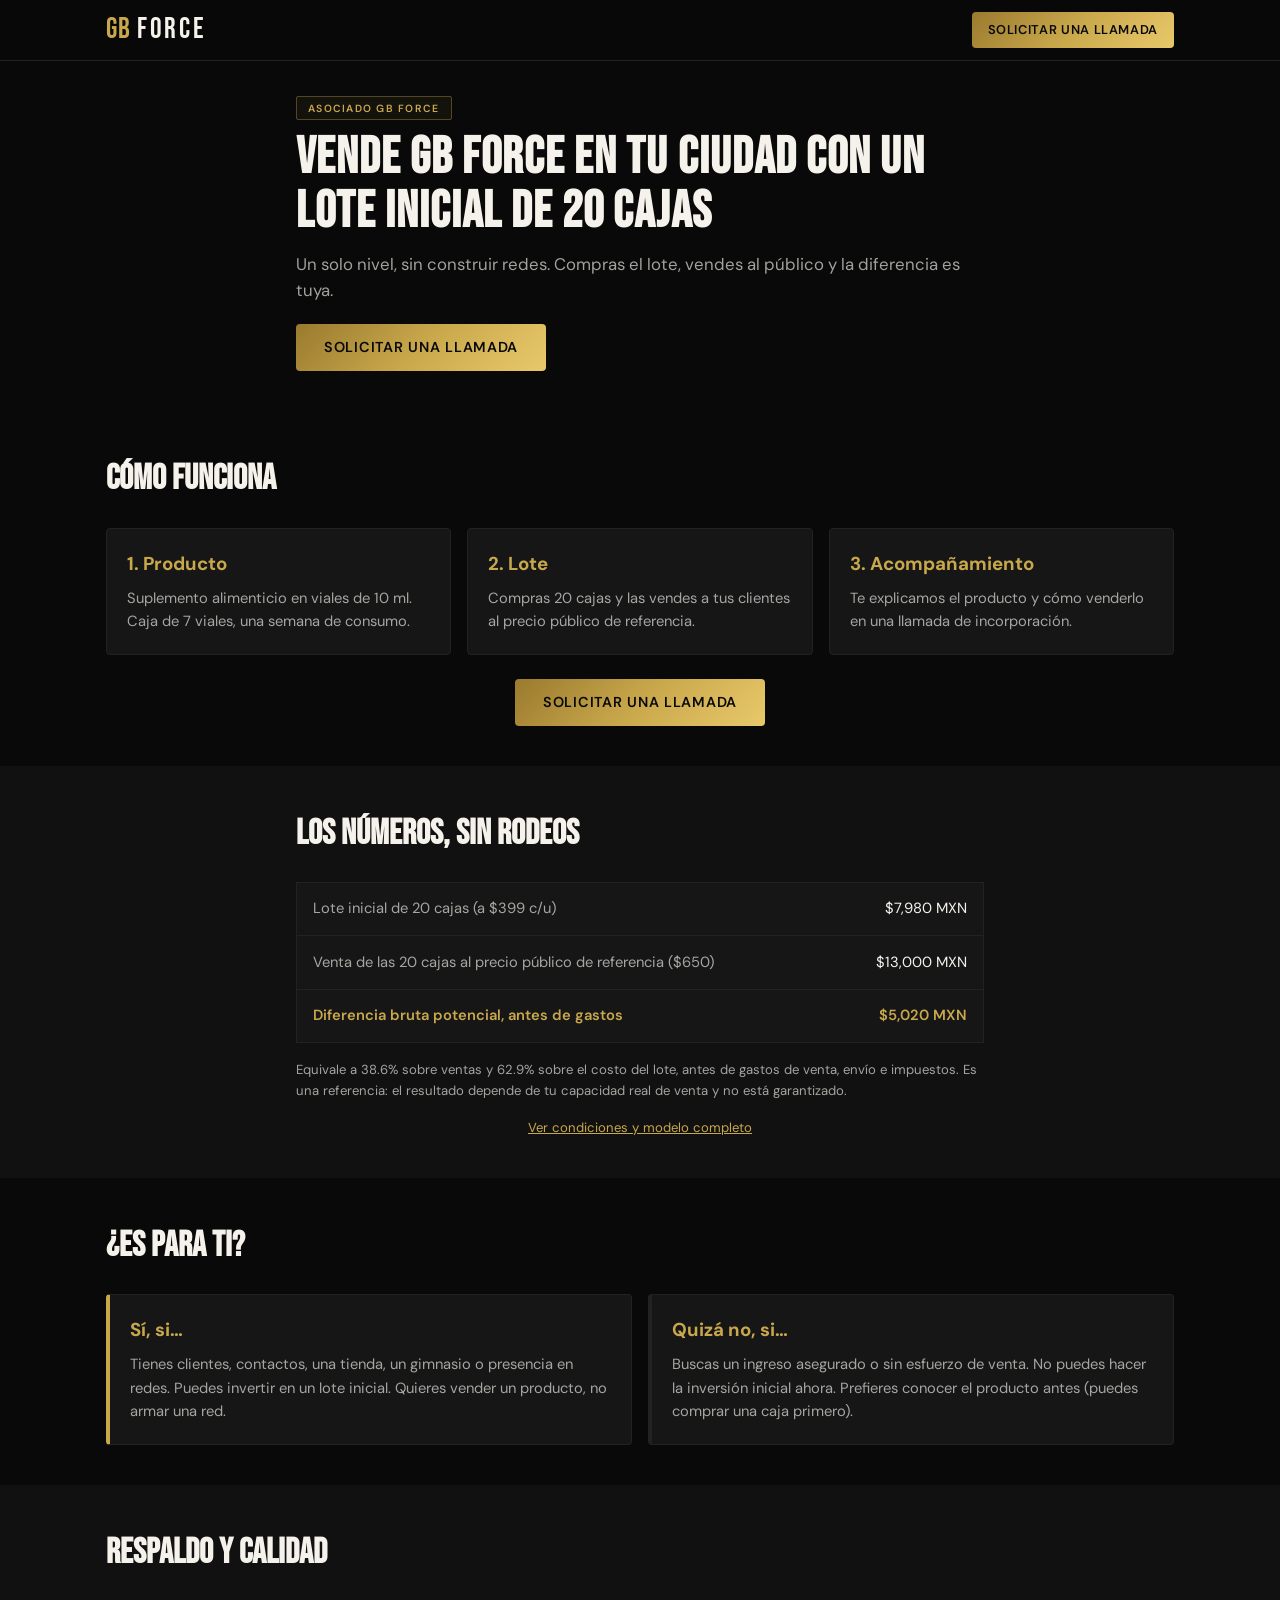
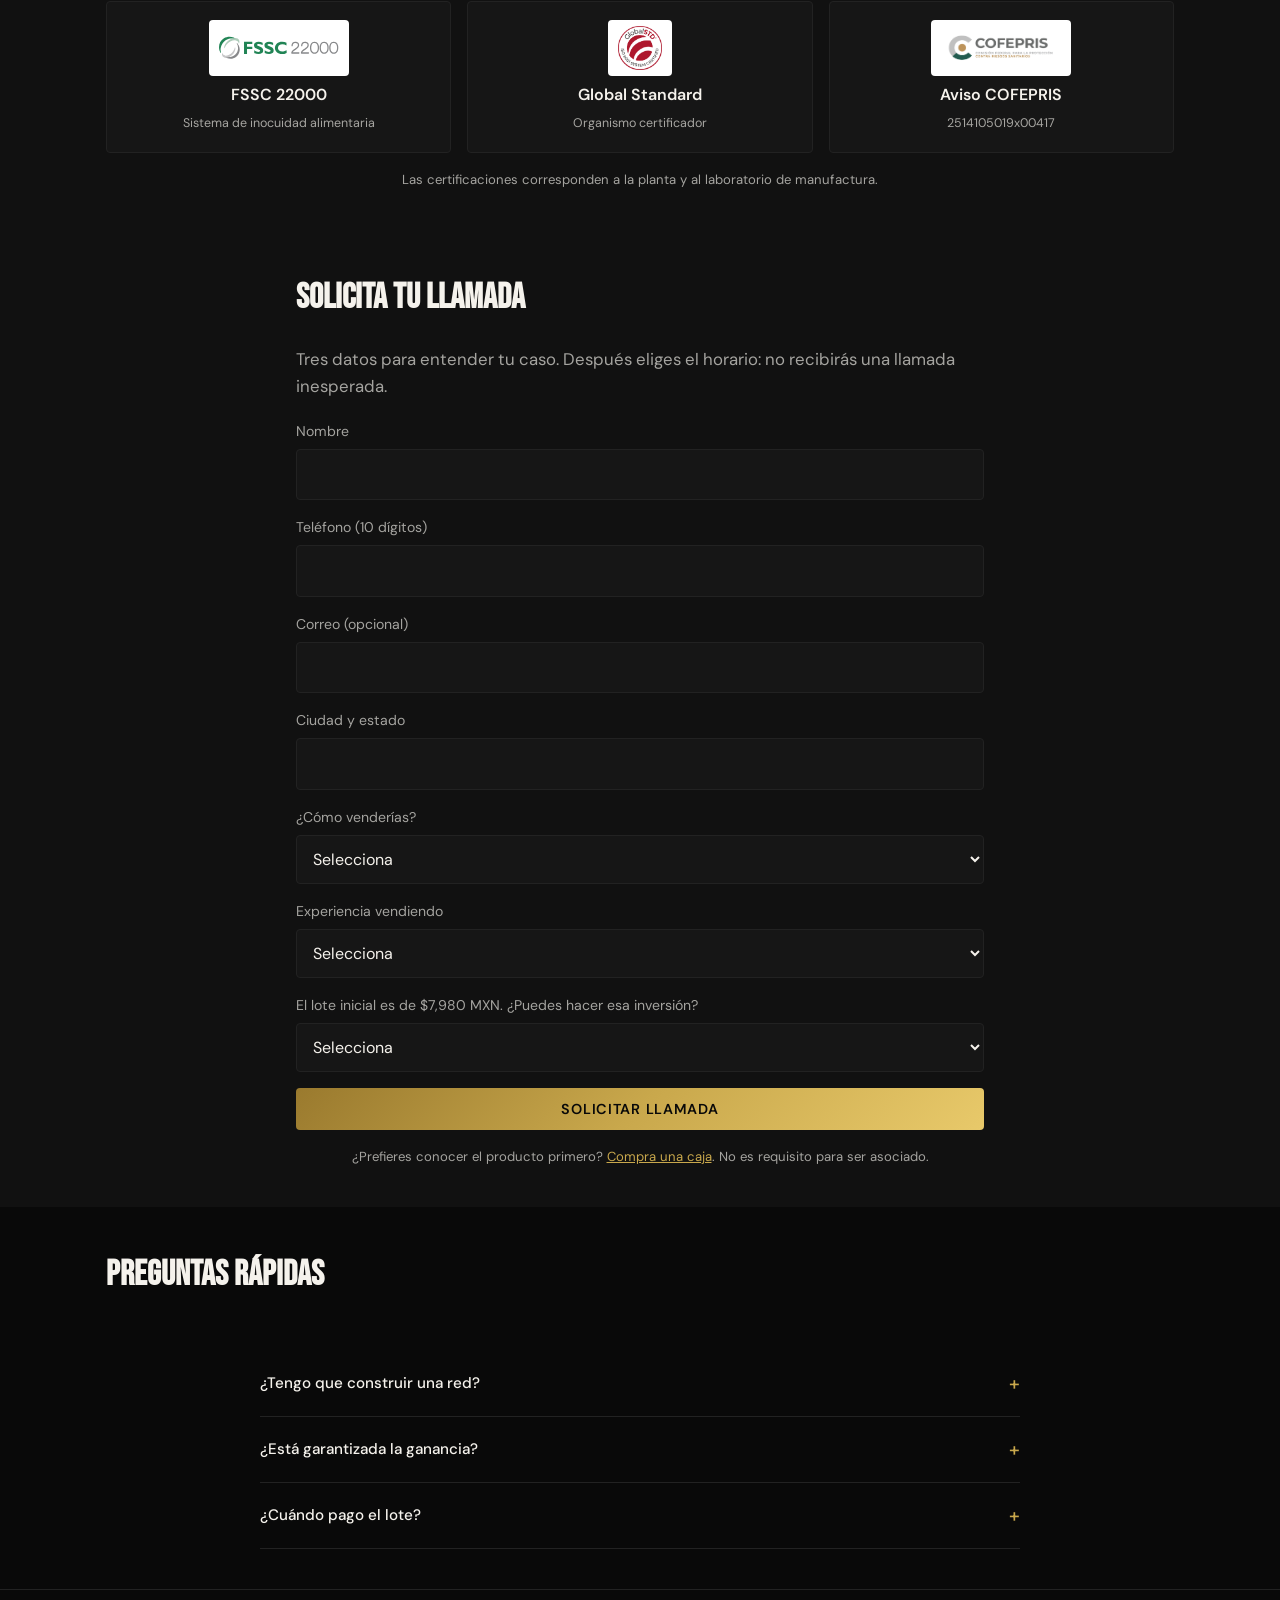
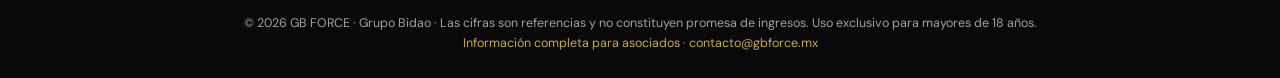
==== asociados.html @ caa8de95 "Add landing pages, Clip checkout, thank-you page and secured shipping page - comprar.html / asociado" ====
<!DOCTYPE html>
<html lang="es">
<head>
<meta charset="UTF-8">
<!-- Meta Pixel Code -->
<script>
!function(f,b,e,v,n,t,s)
{if(f.fbq)return;n=f.fbq=function(){n.callMethod?
n.callMethod.apply(n,arguments):n.queue.push(arguments)};
if(!f._fbq)f._fbq=n;n.push=n;n.loaded=!0;n.version='2.0';
n.queue=[];t=b.createElement(e);t.async=!0;
t.src=v;s=b.getElementsByTagName(e)[0];
s.parentNode.insertBefore(t,s)}(window, document,'script',
'https://connect.facebook.net/en_US/fbevents.js');
fbq('init', '1676702536743834');
fbq('track', 'PageView');
</script>
<noscript><img height="1" width="1" style="display:none"
src="https://www.facebook.com/tr?id=1676702536743834&ev=PageView&noscript=1"
/></noscript>
<!-- End Meta Pixel Code -->
<meta name="viewport" content="width=device-width, initial-scale=1.0">
<title>Asociado GB FORCE — Vende GB FORCE en tu ciudad</title>
<meta name="description" content="Conoce el modelo de Asociado GB FORCE: lote inicial de 20 cajas, un solo nivel, precio público de referencia y acompañamiento.">
<link rel="canonical" href="https://gbforce.mx/asociados.html">
<meta name="robots" content="noindex, follow">
<link rel="icon" type="image/x-icon" href="/favicon.ico">
<link rel="icon" type="image/png" sizes="32x32" href="/favicon-32x32.png">
<link rel="apple-touch-icon" sizes="180x180" href="/apple-touch-icon.png">
<link rel="preconnect" href="https://fonts.googleapis.com">
<link rel="preconnect" href="https://fonts.gstatic.com" crossorigin>
<link href="https://fonts.googleapis.com/css2?family=Bebas+Neue&family=Cormorant+Garamond:ital,wght@0,400;0,600;1,400&family=DM+Sans:wght@300;400;500;600&display=swap" rel="stylesheet">
<link rel="stylesheet" href="styles.css?v=14">
</head>
<body data-page="asociados">

<header class="lp-header">
  <div class="lp-header-inner">
    <a href="asociados.html" class="logo"><span class="logo-gb">GB</span><span class="logo-force">FORCE</span></a>
    <a href="#solicitar" class="btn-gold lp-header-cta">Solicitar una llamada</a>
  </div>
</header>

<main>
  <section class="lp-hero">
    <div class="lp-wrap lp-hero-copy lp-narrow">
      <span class="badge">Asociado GB FORCE</span>
      <h1 class="lp-title">Vende GB FORCE en tu ciudad con un lote inicial de 20 cajas</h1>
      <p class="lp-lead">Un solo nivel, sin construir redes. Compras el lote, vendes al público y la diferencia es tuya.</p>
      <a href="#solicitar" class="btn-gold btn-lg">Solicitar una llamada</a>
    </div>
  </section>

  <section class="lp-section lp-section-alt">
    <div class="lp-wrap">
      <h2 class="lp-h2">Cómo funciona</h2>
      <div class="lp-cards">
        <div class="lp-card"><h3>1. Producto</h3><p>Suplemento alimenticio en viales de 10 ml. Caja de 7 viales, una semana de consumo.</p></div>
        <div class="lp-card"><h3>2. Lote</h3><p>Compras 20 cajas y las vendes a tus clientes al precio público de referencia.</p></div>
        <div class="lp-card"><h3>3. Acompañamiento</h3><p>Te explicamos el producto y cómo venderlo en una llamada de incorporación.</p></div>
      </div>
      <div class="lp-cta-center"><a href="#solicitar" class="btn-gold btn-lg">Solicitar una llamada</a></div>
    </div>
  </section>

  <section class="lp-section">
    <div class="lp-wrap lp-narrow">
      <h2 class="lp-h2">Los números, sin rodeos</h2>
      <table class="lp-table">
        <tbody>
          <tr><th>Lote inicial de 20 cajas (a $399 c/u)</th><td>$7,980 MXN</td></tr>
          <tr><th>Venta de las 20 cajas al precio público de referencia ($650)</th><td>$13,000 MXN</td></tr>
          <tr class="lp-table-total"><th>Diferencia bruta potencial, antes de gastos</th><td>$5,020 MXN</td></tr>
        </tbody>
      </table>
      <p class="lp-small">Equivale a 38.6% sobre ventas y 62.9% sobre el costo del lote, antes de gastos de venta, envío e impuestos. Es una referencia: el resultado depende de tu capacidad real de venta y no está garantizado.</p>
      <p class="lp-small lp-cta-center"><a href="oportunidad.html#modelo" data-keep-utm class="lp-link">Ver condiciones y modelo completo</a></p>
    </div>
  </section>

  <section class="lp-section lp-section-alt">
    <div class="lp-wrap">
      <h2 class="lp-h2">¿Es para ti?</h2>
      <div class="lp-cards lp-fit">
        <div class="lp-card lp-fit-yes">
          <h3>Sí, si…</h3>
          <p>Tienes clientes, contactos, una tienda, un gimnasio o presencia en redes. Puedes invertir en un lote inicial. Quieres vender un producto, no armar una red.</p>
        </div>
        <div class="lp-card lp-fit-no">
          <h3>Quizá no, si…</h3>
          <p>Buscas un ingreso asegurado o sin esfuerzo de venta. No puedes hacer la inversión inicial ahora. Prefieres conocer el producto antes (puedes comprar una caja primero).</p>
        </div>
      </div>
    </div>
  </section>

  <section class="lp-section">
    <div class="lp-wrap">
      <h2 class="lp-h2">Respaldo y calidad</h2>
      <div class="lp-certs">
        <div class="lp-cert"><img src="assets/certs/fssc22000.svg" alt="Logo FSSC 22000" loading="lazy"><span>FSSC 22000</span><small>Sistema de inocuidad alimentaria</small></div>
        <div class="lp-cert"><img src="assets/certs/global-standard.png" alt="Logo Global Standard" loading="lazy"><span>Global Standard</span><small>Organismo certificador</small></div>
        <div class="lp-cert"><img src="assets/certs/cofepris.png" alt="Logo COFEPRIS" loading="lazy"><span>Aviso COFEPRIS</span><small>2514105019x00417</small></div>
      </div>
      <p class="lp-small lp-cta-center">Las certificaciones corresponden a la planta y al laboratorio de manufactura.</p>
    </div>
  </section>

  <section class="lp-section" id="solicitar">
    <div class="lp-wrap lp-narrow">
      <h2 class="lp-h2">Solicita tu llamada</h2>
      <p class="lp-lead">Tres datos para entender tu caso. Después eliges el horario: no recibirás una llamada inesperada.</p>
      <form id="asocForm" class="lp-form" novalidate>
        <label>Nombre
          <input type="text" name="nombre" required autocomplete="name">
        </label>
        <label>Teléfono (10 dígitos)
          <input type="tel" name="telefono" required inputmode="numeric" autocomplete="tel-national" maxlength="10">
        </label>
        <label>Correo (opcional)
          <input type="email" name="correo" autocomplete="email">
        </label>
        <label>Ciudad y estado
          <input type="text" name="ciudad" required autocomplete="address-level2">
        </label>
        <label>¿Cómo venderías?
          <select name="canal" required>
            <option value="">Selecciona</option>
            <option>Redes sociales / WhatsApp</option>
            <option>Tienda o local</option>
            <option>Gimnasio / deporte</option>
            <option>Contactos y conocidos</option>
            <option>Ya vendo otros productos</option>
            <option>Aún no lo sé</option>
          </select>
        </label>
        <label>Experiencia vendiendo
          <select name="experiencia" required>
            <option value="">Selecciona</option>
            <option>Ninguna</option>
            <option>Poca (ocasional)</option>
            <option>Con experiencia</option>
          </select>
        </label>
        <label>El lote inicial es de $7,980 MXN. ¿Puedes hacer esa inversión?
          <select name="inversion" required>
            <option value="">Selecciona</option>
            <option>Sí, puedo invertirlo ahora</option>
            <option>En las próximas semanas</option>
            <option>Necesito evaluarlo / preferiría probar primero</option>
          </select>
        </label>
        <p class="lp-error" id="asocError" hidden></p>
        <button type="submit" class="btn-gold btn-lg btn-full">Solicitar llamada</button>
      </form>
      <div class="lp-ok" id="asocOk" hidden>
        <h3>¡Solicitud recibida!</h3>
        <p>Te enviaremos un enlace para elegir el día y la hora de tu llamada. Si no lo ves, revisa tu correo o llámanos al <a href="tel:+523331721515">+52 33 3172 1515</a>.</p>
      </div>
      <p class="lp-small lp-cta-center">¿Prefieres conocer el producto primero? <a href="comprar.html" data-keep-utm class="lp-link">Compra una caja</a>. No es requisito para ser asociado.</p>
    </div>
  </section>

  <section class="lp-section lp-section-alt">
    <div class="lp-wrap">
      <h2 class="lp-h2">Preguntas rápidas</h2>
      <div class="faq-list">
        <div class="faq-item">
          <button class="faq-q">¿Tengo que construir una red? <span>+</span></button>
          <div class="faq-a"><p>No. El modelo es de un solo nivel: compras tu lote y vendes al público.</p></div>
        </div>
        <div class="faq-item">
          <button class="faq-q">¿Está garantizada la ganancia? <span>+</span></button>
          <div class="faq-a"><p>No. La cifra de $5,020 es una diferencia bruta potencial si vendes las 20 cajas al precio de referencia, antes de gastos. El resultado depende de tu venta.</p></div>
        </div>
        <div class="faq-item">
          <button class="faq-q">¿Cuándo pago el lote? <span>+</span></button>
          <div class="faq-a"><p>Después de la llamada, si decides continuar. No se paga nada al solicitar la llamada.</p></div>
        </div>
      </div>
    </div>
  </section>
</main>

<footer class="lp-footer">
  <p>© 2026 GB FORCE · Grupo Bidao · Las cifras son referencias y no constituyen promesa de ingresos. Uso exclusivo para mayores de 18 años. <!-- TODO: Aviso de privacidad y Términos --></p>
  <p><a href="oportunidad.html" data-keep-utm>Información completa para asociados</a> · <a href="mailto:contacto@gbforce.mx">contacto@gbforce.mx</a></p>
</footer>

<div class="lp-sticky" id="lpSticky"><a href="#solicitar" class="btn-gold btn-lg btn-full">Solicitar una llamada</a></div>

<script src="analytics.js?v=1"></script>
<script src="landing.js?v=7"></script>
</body>
</html>
---- styles.css ----
/* ============================================
   GB FORCE — LANDING PAGE STYLES
   Design: Black/Gold premium, hero typography
   ============================================ */

:root {
  --gold: #C9A84C;
  --gold-light: #E8C96A;
  --gold-dark: #9A7A2E;
  --gold-glow: rgba(201,168,76,0.15);
  --black: #090909;
  --black-soft: #111111;
  --black-card: #161616;
  --black-border: #222222;
  --white: #F5F2EC;
  --white-dim: rgba(245,242,236,0.65);
  --red-accent: #8B1A1A;
  --red-light: #C0392B;
  --font-display: 'Bebas Neue', sans-serif;
  --font-serif: 'Cormorant Garamond', serif;
  --font-body: 'DM Sans', sans-serif;
  --radius: 4px;
  --transition: 0.3s ease;
}

*, *::before, *::after { box-sizing: border-box; margin: 0; padding: 0; }

html { scroll-behavior: smooth; font-size: 16px; overflow-x: hidden; }

body {
  background: var(--black);
  color: var(--white);
  font-family: var(--font-body);
  font-weight: 400;
  line-height: 1.6;
  overflow-x: hidden;
}

a { color: var(--gold); text-decoration: none; transition: color var(--transition); }
a:hover { color: var(--gold-light); }

img { max-width: 100%; display: block; }

.container {
  width: 100%;
  max-width: 1200px;
  margin: 0 auto;
  padding: 0 2rem;
}

/* ── BUTTONS ── */
.btn-gold {
  display: inline-flex; align-items: center; justify-content: center;
  background: linear-gradient(135deg, var(--gold-dark), var(--gold), var(--gold-light));
  color: var(--black);
  font-family: var(--font-body);
  font-weight: 600;
  font-size: 0.9rem;
  letter-spacing: 0.05em;
  text-transform: uppercase;
  padding: 0.75rem 1.75rem;
  border-radius: var(--radius);
  border: none;
  cursor: pointer;
  transition: all var(--transition);
  white-space: nowrap;
}
.btn-gold:hover { transform: translateY(-2px); box-shadow: 0 8px 30px rgba(201,168,76,0.4); color: var(--black); }
.btn-gold.btn-lg { padding: 0.75rem 1.75rem; font-size: 0.9rem; }
.btn-gold.btn-xl { padding: 0.75rem 1.75rem; font-size: 0.9rem; }
.btn-gold.btn-full { width: 100%; }
.btn-gold-sm { background: linear-gradient(135deg, var(--gold-dark), var(--gold)); color: var(--black); font-size: 0.75rem; font-weight: 600; padding: 0.4rem 0.9rem; border-radius: var(--radius); border: none; cursor: pointer; text-transform: uppercase; letter-spacing: 0.04em; }

.btn-ghost {
  display: inline-flex; align-items: center; justify-content: center;
  background: transparent;
  color: var(--gold);
  font-family: var(--font-body);
  font-weight: 500;
  font-size: 0.85rem;
  letter-spacing: 0.05em;
  text-transform: uppercase;
  padding: 0.7rem 1.5rem;
  border-radius: var(--radius);
  border: 1px solid var(--gold);
  cursor: pointer;
  transition: all var(--transition);
  white-space: nowrap;
}
.btn-ghost:hover { background: var(--gold-glow); color: var(--gold-light); }
.btn-ghost-sm { background: transparent; color: var(--gold); font-size: 0.75rem; font-weight: 500; padding: 0.35rem 0.8rem; border-radius: var(--radius); border: 1px solid rgba(201,168,76,0.4); cursor: pointer; text-transform: uppercase; letter-spacing: 0.04em; transition: all var(--transition); }
.btn-ghost-sm:hover { background: var(--gold-glow); border-color: var(--gold); }

.btn-outline {
  display: inline-flex; align-items: center; justify-content: center;
  background: transparent;
  color: var(--white);
  font-family: var(--font-body);
  font-weight: 500;
  font-size: 0.9rem;
  letter-spacing: 0.05em;
  text-transform: uppercase;
  padding: 0.75rem 1.75rem;
  border-radius: var(--radius);
  border: 1px solid rgba(245,242,236,0.3);
  cursor: pointer;
  transition: all var(--transition);
}
.btn-outline:hover { border-color: var(--gold); color: var(--gold); }

/* ── SECTION LABELS & TITLES ── */
.section-label {
  font-family: var(--font-body);
  font-size: 0.7rem;
  font-weight: 600;
  letter-spacing: 0.2em;
  text-transform: uppercase;
  color: var(--gold);
  margin-bottom: 1rem;
  display: flex;
  align-items: center;
  gap: 0.5rem;
}
.section-label::before {
  content: '';
  display: block;
  width: 2rem;
  height: 1px;
  background: var(--gold);
}

.section-title {
  font-family: var(--font-display);
  font-size: clamp(2rem, 4vw, 3.2rem);
  line-height: 1.05;
  letter-spacing: 0.02em;
  color: var(--white);
  margin-bottom: 1.25rem;
}
.section-title em { color: var(--gold); font-style: normal; }

.section-sub {
  font-size: 1.05rem;
  color: var(--white-dim);
  max-width: 650px;
  margin-bottom: 3rem;
  line-height: 1.7;
}

/* ── HEADER ── */
.header {
  position: fixed; top: 0; left: 0; right: 0;
  z-index: 1000;
  background: rgba(9,9,9,0.9);
  backdrop-filter: blur(12px);
  border-bottom: 1px solid rgba(201,168,76,0.15);
  transition: all var(--transition);
}
.header.scrolled { background: rgba(9,9,9,0.98); border-bottom-color: rgba(201,168,76,0.25); }

.header-inner {
  display: flex;
  align-items: center;
  gap: 2rem;
  padding: 1rem 2rem;
  max-width: 1400px;
  margin: 0 auto;
}

.logo {
  display: flex; align-items: baseline; gap: 0.1rem;
  flex-direction: column;
  text-decoration: none;
  flex-shrink: 0;
}
.logo-gb { font-family: var(--font-display); font-size: 1.8rem; color: var(--gold); letter-spacing: 0.05em; line-height: 1; }
.logo-force { font-family: var(--font-display); font-size: 1.8rem; color: var(--white); letter-spacing: 0.1em; line-height: 1; margin-left: 0.2rem; }
.logo { flex-direction: row; align-items: center; flex-wrap: wrap; }
.logo-sub { font-size: 0.6rem; color: var(--white-dim); letter-spacing: 0.12em; text-transform: uppercase; flex-basis: 100%; margin-left: 0; margin-top: -0.1rem; }

.nav {
  display: flex;
  align-items: center;
  gap: 0.25rem;
  flex: 1;
  min-width: 0;
  justify-content: flex-start;
  overflow-x: auto;
  overflow-y: hidden;
  scroll-behavior: smooth;
  -webkit-overflow-scrolling: touch;
  scrollbar-width: none;
  flex-wrap: nowrap;
  -webkit-mask-image: linear-gradient(to right, black 90%, transparent 100%);
  mask-image: linear-gradient(to right, black 90%, transparent 100%);
}
.nav::-webkit-scrollbar { display: none; }
.nav a {
  color: rgba(245,242,236,0.7);
  font-size: 0.78rem;
  font-weight: 500;
  letter-spacing: 0.08em;
  text-transform: uppercase;
  padding: 0.4rem 0.75rem;
  border-radius: var(--radius);
  transition: all var(--transition);
  flex-shrink: 0;
  white-space: nowrap;
}
.nav a:hover { color: var(--gold); background: var(--gold-glow); }

.header-ctas { display: flex; gap: 0.75rem; flex-shrink: 0; }

.hamburger {
  display: none;
  flex-direction: column;
  gap: 5px;
  background: none;
  border: none;
  cursor: pointer;
  padding: 0.5rem;
  margin-left: auto;
}
.hamburger span { display: block; width: 22px; height: 2px; background: var(--white); transition: all var(--transition); }

/* ── HERO ── */
.hero {
  position: relative;
  padding-top: 70px;
  overflow: hidden;
}

.hero-inner {
  display: grid;
  grid-template-columns: 1fr minmax(auto, 360px);
  align-items: center;
  gap: 0;
  max-width: 1200px;
  margin: 0 auto;
  padding: 0 2rem;
}

.hero-video-wrap {
  position: relative;
  aspect-ratio: 9 / 16;
  max-height: 92vh;
  width: 100%;
  height: auto;
  min-height: unset;
}

.hero-video-placeholder {
  width: 100%;
  height: 100%;
  background: #000;
  position: relative;
  overflow: hidden;
  display: flex;
  align-items: center;
  justify-content: center;
  cursor: default;
}

.hero-bg-pattern {
  position: absolute; inset: 0;
  background-image:
    radial-gradient(circle at 30% 50%, rgba(201,168,76,0.08) 0%, transparent 60%),
    repeating-linear-gradient(
      45deg,
      transparent,
      transparent 40px,
      rgba(201,168,76,0.03) 40px,
      rgba(201,168,76,0.03) 41px
    );
}

.hero-video-overlay {
  position: absolute; inset: 0;
  background: linear-gradient(to left, rgba(9,9,9,0) 0%, rgba(9,9,9,0.5) 100%);
}

.hero-play-btn {
  width: 5rem; height: 5rem;
  background: rgba(201,168,76,0.15);
  border: 2px solid var(--gold);
  border-radius: 50%;
  display: flex; align-items: center; justify-content: center;
  position: relative; z-index: 2;
  transition: all var(--transition);
  cursor: pointer;
}
.hero-play-btn svg { width: 2rem; height: 2rem; color: var(--gold); margin-left: 3px; }
.hero-play-btn:hover { background: rgba(201,168,76,0.3); transform: scale(1.1); }
.hero-play-btn::before {
  content: '';
  position: absolute; inset: -10px;
  border: 1px solid rgba(201,168,76,0.2);
  border-radius: 50%;
  animation: pulse-ring 2s ease-out infinite;
}

@keyframes pulse-ring {
  0% { transform: scale(1); opacity: 0.8; }
  100% { transform: scale(1.4); opacity: 0; }
}

/* Real hero video background */
.hero-video-bg {
  position: absolute;
  inset: 0;
  width: 100%;
  height: 100%;
  object-fit: cover;
  object-position: center center;
  background: #000;
  z-index: 0;
}

.hero-content {
  padding: 2rem 3rem 2rem 2.5rem;
  display: flex;
  flex-direction: column;
  gap: 1.25rem;
}

.hero-badges {
  display: flex;
  gap: 0.5rem;
  flex-wrap: wrap;
}
.badge {
  font-size: 0.65rem;
  font-weight: 600;
  letter-spacing: 0.12em;
  text-transform: uppercase;
  color: var(--gold);
  border: 1px solid rgba(201,168,76,0.35);
  padding: 0.3rem 0.7rem;
  border-radius: 2px;
  background: rgba(201,168,76,0.06);
}

.hero-title {
  font-family: var(--font-display);
  font-size: clamp(2.4rem, 4.5vw, 3.8rem);
  line-height: 1;
  letter-spacing: 0.02em;
  color: var(--white);
}
.hero-title em { color: var(--gold); font-style: normal; display: block; }

.hero-sub {
  font-size: 1rem;
  color: var(--white-dim);
  line-height: 1.7;
  max-width: 520px;
}

.hero-micro {
  font-family: var(--font-serif);
  font-size: 1.1rem;
  font-style: italic;
  color: var(--gold);
  letter-spacing: 0.05em;
}

.hero-ctas {
  display: flex;
  gap: 1rem;
  flex-wrap: wrap;
}

.hero-pills {
  display: flex;
  flex-direction: column;
  gap: 0.5rem;
  border-top: 1px solid var(--black-border);
  padding-top: 1.25rem;
}
.hero-benefits-img {
  display: block;
  height: 24.25rem;
  width: auto;
  max-width: 100%;
  align-self: flex-start;
}
.hero-benefits-img-opp {
  display: block;
  height: 28.1rem;
  width: auto;
  max-width: 100%;
  align-self: flex-start;
}
.pill {
  display: flex;
  align-items: center;
  gap: 0.6rem;
  font-size: 0.82rem;
  color: var(--white-dim);
}
.pill-icon { font-size: 0.9rem; }

/* ── VIDEO MODAL ── */
.modal {
  position: fixed; inset: 0;
  z-index: 9998;
  display: none;
  align-items: center;
  justify-content: center;
}
.modal.active { display: flex; }
.modal-backdrop {
  position: absolute; inset: 0;
  background: rgba(0,0,0,0.92);
  cursor: pointer;
}
.modal-content {
  position: relative;
  width: 90vw;
  max-width: 420px;
  z-index: 1;
}
.modal-close {
  position: absolute;
  top: -2.5rem; right: 0;
  background: none;
  border: none;
  color: var(--white);
  font-size: 1.4rem;
  cursor: pointer;
  transition: color var(--transition);
}
.modal-close:hover { color: var(--gold); }
.video-container {
  position: relative;
  aspect-ratio: 9 / 16;
  max-height: 82vh;
  background: #000;
  overflow: hidden;
  border-radius: var(--radius);
}
.video-container video {
  width: 100%;
  height: 100%;
  display: block;
  object-fit: cover;
}
.video-container iframe {
  position: absolute; inset: 0;
  width: 100%; height: 100%;
}

/* ── PROMO POPUP ── */
.promo-modal-content {
  background: var(--black-card);
  border: 1px solid var(--gold);
  border-radius: var(--radius);
  padding: 2.75rem 2rem 2rem;
  text-align: center;
  max-width: 440px;
}
.promo-modal-badge {
  display: inline-block;
  font-size: 0.7rem;
  font-weight: 600;
  letter-spacing: 0.15em;
  text-transform: uppercase;
  color: var(--gold);
  border: 1px solid rgba(201,168,76,0.4);
  border-radius: 999px;
  padding: 0.3rem 0.9rem;
  margin-bottom: 1rem;
}
.promo-modal-title {
  font-family: var(--font-display);
  font-size: 1.5rem;
  letter-spacing: 0.02em;
  line-height: 1.3;
  color: var(--white);
  margin-bottom: 0.75rem;
}
.promo-modal-sub {
  font-size: 0.9rem;
  color: var(--white-dim);
  line-height: 1.6;
  margin-bottom: 1.5rem;
}
.promo-modal-cta {
  display: inline-block;
  margin-bottom: 1.25rem;
}
.promo-modal-legal {
  font-size: 0.7rem;
  color: rgba(255,255,255,0.5);
}

/* ── SECTIONS ── */
.section-dark, .section-gold-line, .section-light-dark,
.section-process, .section-form, .section-faq,
.section-calculator, .section-portal, .section-closing {
  padding: 6rem 0;
}

/* ── SECTION CTA BUTTON ── */
.section-cta-wrap {
  text-align: center;
  margin-top: 3rem;
  padding-top: 2rem;
  border-top: 1px solid rgba(201,168,76,0.15);
}
.section-cta-btn {
  display: inline-flex;
  align-items: center;
  gap: 0.5rem;
  font-size: 1rem;
  letter-spacing: 0.08em;
  max-width: 100%;
  white-space: normal;
  text-align: center;
}

.section-dark { background: var(--black-soft); }
.section-gold-line {
  background: var(--black);
  position: relative;
}
.section-gold-line::before {
  content: '';
  position: absolute; top: 0; left: 0; right: 0;
  height: 1px;
  background: linear-gradient(90deg, transparent, var(--gold), transparent);
}
.section-light-dark { background: var(--black-card); }
.section-process { background: var(--black-soft); }
.section-form { background: var(--black); }
.section-faq { background: var(--black-soft); }
.section-calculator { background: var(--black); }
.section-portal { background: var(--black-card); }

/* ── PROBLEMS GRID ── */
.problems-grid {
  display: grid;
  grid-template-columns: repeat(3, 1fr);
  gap: 1.5rem;
  margin-top: 3rem;
}

.problem-card {
  position: relative;
  background: var(--black-card);
  border: 1px solid rgba(201,168,76,0.2);
  border-radius: 16px;
  overflow: hidden;
  cursor: default;
  transition: transform 0.45s cubic-bezier(0.23,1,0.32,1),
              border-color 0.45s ease,
              box-shadow 0.45s ease;
}

/* Sliding gold bottom bar */
.problem-card::after {
  content: '';
  position: absolute;
  bottom: 0;
  left: 0;
  width: 0;
  height: 2px;
  background: linear-gradient(90deg, var(--gold-dark), var(--gold), var(--gold-light));
  transition: width 0.55s cubic-bezier(0.23,1,0.32,1);
  z-index: 3;
}

.problem-card:hover {
  transform: translateY(-7px);
  border-color: rgba(201,168,76,0.55);
  box-shadow: 0 24px 64px rgba(0,0,0,0.55), 0 0 40px rgba(201,168,76,0.1);
}
.problem-card:hover::after { width: 100%; }

/* Decorative number overlaid on image */
.problem-card-num {
  position: absolute;
  top: 0.5rem;
  right: 1rem;
  font-family: var(--font-display);
  font-size: 5rem;
  line-height: 1;
  color: rgba(201,168,76,0.3);
  pointer-events: none;
  user-select: none;
  transition: color 0.45s ease;
  z-index: 2;
  text-shadow: 0 2px 12px rgba(0,0,0,0.8);
}
.problem-card:hover .problem-card-num { color: rgba(201,168,76,0.5); }

/* Image section */
.problem-card-img-wrap {
  position: relative;
  width: 100%;
  height: 185px;
  overflow: hidden;
}

.problem-card-img {
  width: 100%;
  height: 100%;
  object-fit: cover;
  object-position: top center;
  display: block;
  transition: transform 0.55s cubic-bezier(0.23,1,0.32,1), filter 0.45s ease;
}

.problem-card:hover .problem-card-img {
  transform: scale(1.06);
  filter: brightness(1.12) saturate(1.15);
}

/* Tarjetas de "La demanda ya existe" (oportunidad.html): mostrar la foto completa, sin recortar */
#oportunidad .problem-card-img-wrap {
  height: auto;
  aspect-ratio: 4 / 5;
  background: var(--black);
}
#oportunidad .problem-card-img {
  object-fit: contain;
  object-position: center center;
}

/* Content section */
.problem-card-content {
  padding: 1.5rem 1.75rem 2rem;
}

.problem-card h3 {
  font-family: var(--font-display);
  font-size: 1.1rem;
  letter-spacing: 0.07em;
  text-transform: uppercase;
  color: var(--white);
  margin-bottom: 0;
  transition: color 0.35s ease;
}
.problem-card:hover h3 { color: var(--gold-light); }
.problem-card p { font-size: 0.88rem; color: var(--white-dim); line-height: 1.6; }

/* Gold divider line */
.problem-card-divider {
  width: 28px;
  height: 2px;
  background: var(--gold);
  margin: 0.65rem 0 0.8rem;
  transition: width 0.4s ease;
}
.problem-card:hover .problem-card-divider { width: 44px; }

/* Highlight card (06) */
.problem-card-highlight {
  background: linear-gradient(135deg, rgba(201,168,76,0.1), rgba(201,168,76,0.03));
  border-color: rgba(201,168,76,0.45);
  box-shadow: 0 0 30px rgba(201,168,76,0.08);
}
.problem-card-highlight::after {
  width: 55%;
  background: linear-gradient(90deg, var(--gold), var(--gold-light));
}
.problem-card-highlight:hover::after { width: 100%; }
.problem-card-highlight h3 { color: var(--gold); }
.problem-card-highlight:hover h3 { color: var(--gold-light); }
.problem-card-highlight strong { color: var(--gold-light); }
.problem-card-highlight:hover {
  box-shadow: 0 24px 64px rgba(0,0,0,0.55), 0 0 60px rgba(201,168,76,0.2), 0 0 0 1px rgba(201,168,76,0.2);
}
.problem-card-highlight .problem-card-divider {
  background: linear-gradient(90deg, var(--gold), var(--gold-light));
}

/* ── PRODUCT LAYOUT ── */
.product-layout {
  display: grid;
  grid-template-columns: 1fr minmax(auto, 260px);
  gap: 2.5rem;
  align-items: start;
  margin-top: 2rem;
}

.product-mockup {
  display: flex;
  align-items: flex-end;
  gap: 3rem;
  justify-content: center;
  padding: 3rem;
  background: radial-gradient(circle at center, rgba(201,168,76,0.08) 0%, transparent 70%);
  border: 1px solid var(--black-border);
  border-radius: var(--radius);
  min-height: 350px;
}

/* Product video — formato 9:16 (vertical) */
.product-video-wrap {
  position: relative;
  background: #000;
  border: 1px solid var(--black-border);
  border-radius: var(--radius);
  overflow: hidden;
  aspect-ratio: 9 / 16;
  max-height: 460px;
  width: 100%;
  cursor: pointer;
}
.product-video {
  width: 100%;
  height: 100%;
  display: block;
  object-fit: cover;
  background: #000;
}
.product-video-hint {
  position: absolute;
  bottom: 0.75rem;
  right: 0.75rem;
  background: rgba(0,0,0,0.65);
  color: rgba(201,168,76,0.85);
  font-size: 0.7rem;
  letter-spacing: 0.08em;
  padding: 0.3rem 0.65rem;
  border-radius: 2rem;
  pointer-events: none;
  opacity: 0;
  transition: opacity 0.2s;
}
.product-video-wrap:hover .product-video-hint { opacity: 1; }

/* Real product images (legacy) */
.product-mockup {
  display: flex;
  align-items: flex-end;
  justify-content: center;
  gap: 2.5rem;
  padding: 2.5rem 2rem;
  background: radial-gradient(circle at center, rgba(201,168,76,0.07) 0%, transparent 70%);
  border: 1px solid var(--black-border);
  border-radius: var(--radius);
  min-height: 320px;
}
.product-img-wrap {
  display: flex;
  flex-direction: column;
  align-items: center;
  gap: 0.75rem;
}
.product-img-real {
  object-fit: contain;
  filter: drop-shadow(0 8px 32px rgba(201,168,76,0.25));
  transition: transform var(--transition);
}
.product-img-real:hover { transform: translateY(-6px); }
.product-img-caja { max-height: 200px; max-width: 280px; }
.product-img-vial { max-height: 240px; max-width: 160px; }
.product-img-label {
  font-size: 0.68rem;
  font-weight: 600;
  letter-spacing: 0.1em;
  text-transform: uppercase;
  color: var(--gold);
  background: rgba(201,168,76,0.08);
  border: 1px solid rgba(201,168,76,0.2);
  padding: 0.25rem 0.6rem;
  border-radius: 2px;
}

/* Map loading */
.map-loading {
  color: var(--white-dim);
  font-size: 0.85rem;
  text-align: center;
  padding: 4rem;
  letter-spacing: 0.1em;
}
#mapSvg { width: 100%; height: auto; display: block; }

/* 3D box — kept for reference but no longer used */
.product-box-3d {
  width: 180px;
  height: 80px;
  position: relative;
  transform-style: preserve-3d;
  transform: rotateX(-15deg) rotateY(-20deg);
  margin-bottom: 2rem;
}
.box-face {
  position: absolute;
  border-radius: 2px;
}
.box-front {
  width: 180px; height: 80px;
  background: linear-gradient(135deg, #111, #1e1600, #111);
  border: 1px solid var(--gold);
  display: flex; align-items: center; justify-content: center;
  transform: translateZ(40px);
}
.box-label-inner { text-align: center; }
.box-brand { display: block; font-family: var(--font-display); font-size: 1.3rem; color: var(--gold); letter-spacing: 0.1em; line-height: 1; }
.box-desc { display: block; font-size: 0.55rem; color: var(--white-dim); letter-spacing: 0.12em; text-transform: uppercase; }
.box-vials { display: block; font-size: 0.6rem; color: var(--gold); margin-top: 0.2rem; }
.box-vials-row { display: flex; gap: 3px; justify-content: center; margin-top: 0.3rem; }
.box-vials-row .vial { width: 8px; height: 18px; background: linear-gradient(180deg, var(--gold) 0%, rgba(201,168,76,0.3) 100%); border-radius: 3px 3px 1px 1px; }

.box-side {
  width: 80px; height: 80px;
  background: linear-gradient(135deg, #0d0d00, #1a1400);
  border: 1px solid rgba(201,168,76,0.3);
  transform: rotateY(90deg) translateZ(90px);
  right: -40px;
}
.box-top {
  width: 180px; height: 80px;
  background: linear-gradient(135deg, #1a1600, #0f0d00);
  border: 1px solid rgba(201,168,76,0.4);
  transform: rotateX(90deg) translateZ(40px);
  top: -40px;
}

/* Single vial */
.single-vial-display {
  display: flex;
  flex-direction: column;
  align-items: center;
  gap: 0.5rem;
}
.vial-large {
  width: 28px;
  height: 80px;
  position: relative;
  display: flex;
  flex-direction: column;
  filter: drop-shadow(0 0 12px rgba(201,168,76,0.3));
}
.vial-cap {
  width: 28px; height: 12px;
  background: linear-gradient(180deg, var(--gold), var(--gold-dark));
  border-radius: 4px 4px 0 0;
}
.vial-body {
  flex: 1;
  background: linear-gradient(180deg,
    rgba(201,168,76,0.3) 0%,
    rgba(15,12,0,0.9) 30%,
    rgba(201,168,76,0.15) 80%,
    transparent 100%
  );
  border: 1px solid rgba(201,168,76,0.4);
  border-top: none;
  border-radius: 0 0 3px 3px;
  display: flex;
  flex-direction: column;
  align-items: center;
  justify-content: center;
  padding: 0.25rem;
}
.vial-text { font-family: var(--font-display); font-size: 0.4rem; color: var(--gold); text-align: center; letter-spacing: 0.05em; line-height: 1.1; }
.vial-ml { font-size: 0.35rem; color: var(--white-dim); }
.vial-specs { display: flex; gap: 0.5rem; flex-direction: column; align-items: center; }
.vial-specs span { font-size: 0.6rem; color: var(--white-dim); text-transform: uppercase; letter-spacing: 0.08em; }

.product-disclaimer {
  font-size: 0.72rem;
  color: var(--white-dim);
  text-align: center;
  margin-top: 1rem;
  padding: 0.75rem 1rem;
  border: 1px solid rgba(201,168,76,0.15);
  border-radius: var(--radius);
  line-height: 1.5;
}

.product-specs-grid {
  display: grid;
  grid-template-columns: repeat(2, 1fr);
  gap: 1.5rem;
  margin-top: 3rem;
}

.spec-card {
  position: relative;
  border-radius: 16px;
  overflow: hidden;
  border: 1px solid rgba(201,168,76,0.2);
  transition: transform 0.45s cubic-bezier(0.23,1,0.32,1),
              border-color 0.45s ease,
              box-shadow 0.45s ease;
}

.spec-card::after {
  content: '';
  position: absolute;
  bottom: 0;
  left: 0;
  width: 0;
  height: 2px;
  background: linear-gradient(90deg, var(--gold-dark), var(--gold), var(--gold-light));
  transition: width 0.55s cubic-bezier(0.23,1,0.32,1);
  z-index: 2;
}

.spec-card:hover {
  transform: translateY(-6px);
  border-color: rgba(201,168,76,0.55);
  box-shadow: 0 20px 60px rgba(0,0,0,0.55), 0 0 40px rgba(201,168,76,0.1);
}
.spec-card:hover::after { width: 100%; }

.spec-card-img {
  width: 100%;
  height: auto;
  display: block;
  transition: transform 0.55s cubic-bezier(0.23,1,0.32,1), filter 0.45s ease;
}

.spec-card:hover .spec-card-img {
  transform: scale(1.04);
  filter: brightness(1.08) saturate(1.1);
}

.product-desc { font-size: 0.95rem; color: var(--white-dim); line-height: 1.7; margin-bottom: 1.5rem; }
.product-benefits { list-style: none; margin-bottom: 2rem; display: flex; flex-direction: column; gap: 0.6rem; }
.product-benefits li { font-size: 0.88rem; color: var(--white-dim); padding-left: 1.2rem; position: relative; }
.product-benefits li::before { content: '—'; position: absolute; left: 0; color: var(--gold); }

/* ── INGREDIENT MAP ── */
.ing-map-wrap {
  position: relative;
  border-radius: 16px;
  overflow: hidden;
  border: 1px solid rgba(201,168,76,0.15);
}
.ing-map-img {
  width: 100%;
  height: auto;
  display: block;
}
.ing-hotspot {
  position: absolute;
  background: transparent;
  border: none;
  cursor: pointer;
  padding: 0;
}
/* ── INGREDIENTS SPLIT LAYOUT ── */
.ing-split-wrap {
  display: grid;
  grid-template-columns: 55% 1fr;
  gap: 2.5rem;
  align-items: start;
  margin-top: 3rem;
}
.ing-map-side { position: relative; min-width: 0; }

.ing-detail-side {
  background: #0c0c0c;
  border: 1px solid rgba(201,168,76,0.3);
  border-radius: 1.5rem;
  overflow: hidden;
  position: relative;
  display: flex;
  flex-direction: column;
  min-height: 520px;
  min-width: 0;
}
.ing-detail-badge {
  padding: 0.85rem 1.5rem;
  font-family: var(--font-display);
  font-size: 0.62rem;
  letter-spacing: 0.14em;
  color: var(--gold);
  border-bottom: 1px solid rgba(201,168,76,0.15);
  flex-shrink: 0;
  position: relative;
  z-index: 2;
}

.ing-mobile-nav {
  display: none;
  overflow-x: auto;
  scrollbar-width: none;
  gap: 0.5rem;
  padding: 1rem 0 0.5rem;
}
.ing-mobile-nav::-webkit-scrollbar { display: none; }
.ing-mob-btn {
  flex-shrink: 0;
  display: flex;
  flex-direction: column;
  align-items: center;
  gap: 0.4rem;
  background: transparent;
  border: none;
  cursor: pointer;
  padding: 0.25rem;
  width: 72px;
}
.ing-mob-btn img {
  width: 52px;
  height: 52px;
  border-radius: 50%;
  border: 2px solid rgba(201,168,76,0.2);
  transition: border-color 0.25s ease, box-shadow 0.25s ease;
}
.ing-mob-btn span {
  font-family: var(--font-display);
  font-size: 0.55rem;
  letter-spacing: 0.08em;
  color: rgba(255,255,255,0.45);
  text-align: center;
  line-height: 1.3;
  transition: color 0.25s ease;
}
.ing-mob-btn.active img {
  border-color: var(--gold);
  box-shadow: 0 0 14px rgba(201,168,76,0.35);
}
.ing-mob-btn.active span { color: var(--gold); }

.ing-map-hint {
  margin-top: 0.85rem;
  padding: 0.75rem 1.25rem;
  background: rgba(201,168,76,0.06);
  border: 1px solid rgba(201,168,76,0.2);
  border-radius: 8px;
  font-family: var(--font-display);
  font-size: 0.85rem;
  letter-spacing: 0.06em;
  color: rgba(201,168,76,0.85);
  text-align: center;
  white-space: normal;
  overflow-wrap: break-word;
  width: 100%;
  box-sizing: border-box;
}

.ing-panel {
  display: none;
  position: relative;
  flex: 1;
  min-height: 0;
  overflow: hidden;
}
.ing-panel.active {
  display: flex;
  flex-direction: column;
  animation: ingPanelIn 0.35s cubic-bezier(0.23,1,0.32,1);
}
@keyframes ingPanelIn {
  from { opacity: 0; transform: translateY(-8px); }
  to   { opacity: 1; transform: translateY(0); }
}

/* Gradient glow backgrounds */
.ing-panel-glow {
  position: absolute;
  inset: 0;
  z-index: 0;
  pointer-events: none;
}
.ing-glow-0 {
  background:
    radial-gradient(ellipse at 78% 50%, rgba(190,25,25,0.38) 0%, rgba(110,10,10,0.18) 38%, transparent 68%),
    radial-gradient(ellipse at 92% 18%, rgba(201,168,76,0.13) 0%, transparent 38%),
    radial-gradient(ellipse at 58% 82%, rgba(200,40,40,0.1) 0%, transparent 48%);
}
.ing-glow-1 {
  background:
    radial-gradient(ellipse at 78% 48%, rgba(110,40,200,0.36) 0%, rgba(60,20,130,0.16) 38%, transparent 68%),
    radial-gradient(ellipse at 90% 20%, rgba(201,168,76,0.11) 0%, transparent 40%),
    radial-gradient(ellipse at 60% 78%, rgba(90,30,170,0.12) 0%, transparent 48%);
}
.ing-glow-2 {
  background:
    radial-gradient(ellipse at 80% 50%, rgba(210,105,20,0.36) 0%, rgba(140,60,10,0.16) 38%, transparent 68%),
    radial-gradient(ellipse at 90% 18%, rgba(201,168,76,0.13) 0%, transparent 38%),
    radial-gradient(ellipse at 62% 80%, rgba(100,165,30,0.1) 0%, transparent 48%);
}
.ing-glow-3 {
  background:
    radial-gradient(ellipse at 78% 48%, rgba(20,105,230,0.36) 0%, rgba(10,60,170,0.16) 38%, transparent 68%),
    radial-gradient(ellipse at 92% 18%, rgba(201,168,76,0.16) 0%, transparent 40%),
    radial-gradient(ellipse at 60% 80%, rgba(30,135,210,0.12) 0%, transparent 48%);
}
.ing-glow-4 {
  background:
    radial-gradient(ellipse at 78% 50%, rgba(20,165,135,0.36) 0%, rgba(10,100,85,0.16) 38%, transparent 68%),
    radial-gradient(ellipse at 90% 18%, rgba(201,168,76,0.13) 0%, transparent 38%),
    radial-gradient(ellipse at 60% 78%, rgba(10,145,115,0.1) 0%, transparent 48%);
}
.ing-glow-5 {
  background:
    radial-gradient(ellipse at 78% 48%, rgba(20,60,195,0.36) 0%, rgba(10,30,130,0.16) 38%, transparent 68%),
    radial-gradient(ellipse at 90% 18%, rgba(201,168,76,0.13) 0%, transparent 38%),
    radial-gradient(ellipse at 60% 80%, rgba(185,30,30,0.1) 0%, transparent 48%);
}
.ing-glow-6 {
  background:
    radial-gradient(ellipse at 78% 48%, rgba(30,165,60,0.36) 0%, rgba(15,100,35,0.16) 38%, transparent 68%),
    radial-gradient(ellipse at 90% 18%, rgba(201,168,76,0.16) 0%, transparent 38%),
    radial-gradient(ellipse at 60% 80%, rgba(180,210,30,0.08) 0%, transparent 48%);
}

.ing-panel-content {
  position: relative;
  z-index: 1;
  padding: 1.75rem 2rem;
  flex: 1;
  display: flex;
  flex-direction: column;
  justify-content: center;
}
.ing-panel-header {
  display: flex;
  align-items: center;
  gap: 1.25rem;
  margin-bottom: 1.5rem;
}
.ing-panel-icon {
  width: 86px;
  height: 86px;
  border-radius: 50%;
  flex-shrink: 0;
}
.ing-panel-name {
  font-family: var(--font-display);
  font-size: clamp(1.2rem, 2.5vw, 1.7rem);
  font-weight: 700;
  letter-spacing: 0.05em;
  color: var(--white);
  line-height: 1.1;
  margin-bottom: 0.4rem;
}
.ing-panel-subtitle {
  font-family: var(--font-display);
  font-size: 0.65rem;
  letter-spacing: 0.12em;
  color: var(--gold);
}
.ing-panel-desc {
  font-size: 0.93rem;
  color: rgba(255,255,255,0.62);
  line-height: 1.78;
  margin-bottom: 1.5rem;
}
.ing-panel-list {
  list-style: none;
  display: flex;
  flex-direction: column;
  gap: 0.72rem;
  margin-bottom: 2rem;
}
.ing-panel-list li {
  font-size: 0.88rem;
  color: var(--white);
  padding-left: 1.3rem;
  position: relative;
  line-height: 1.55;
}
.ing-panel-list li::before {
  content: '•';
  position: absolute;
  left: 0;
  color: var(--gold);
  font-size: 1rem;
  line-height: 1.4;
}
.ing-panel-footer {
  padding-top: 1.25rem;
  border-top: 1px solid rgba(201,168,76,0.2);
  margin-top: auto;
}
.ing-panel-tag {
  font-family: var(--font-display);
  font-size: 0.62rem;
  letter-spacing: 0.15em;
  color: var(--gold);
}

/* ── OPPORTUNITY GRID ── */
.rebel-quote {
  font-family: var(--font-serif);
  font-size: 1.2rem;
  font-style: italic;
  color: var(--white);
  border-left: 3px solid var(--gold);
  padding: 1rem 1.5rem;
  margin-bottom: 3rem;
  background: rgba(201,168,76,0.04);
  line-height: 1.7;
}

.opportunity-grid {
  display: grid;
  grid-template-columns: repeat(3, 1fr);
  gap: 1.5rem;
}
.opp-card {
  background: var(--black);
  border: 1px solid var(--black-border);
  border-radius: var(--radius);
  padding: 2rem;
  transition: all var(--transition);
}
.opp-card:hover { border-color: rgba(201,168,76,0.3); }
.opp-num { font-family: var(--font-display); font-size: 2.5rem; color: rgba(201,168,76,0.2); letter-spacing: 0.05em; line-height: 1; margin-bottom: 0.75rem; }
.opp-card h3 { font-family: var(--font-display); font-size: 1.1rem; letter-spacing: 0.05em; color: var(--gold); margin-bottom: 0.5rem; }
.opp-card p { font-size: 0.85rem; color: var(--white-dim); line-height: 1.6; }

/* ── JOURNEY / DIFERENCIADOR ── */
.journey-wrap { position: relative; margin-top: 3rem; }

.journey-grid {
  display: grid;
  grid-template-columns: repeat(3, 1fr);
  gap: 3rem 1.5rem;
  position: relative; z-index: 1;
  padding: 1rem 0 2rem;
}
.journey-step {
  display: flex;
  flex-direction: column;
  align-items: center;
  text-align: center;
}
.journey-icon-wrap {
  position: relative;
  width: 130px; height: 130px;
  margin-bottom: 1.25rem;
}
.journey-icon-img {
  width: 100%; height: 100%;
  border-radius: 50%;
  object-fit: cover;
  display: block;
  box-shadow: 0 0 30px rgba(0,0,0,0.5), 0 0 0 6px rgba(201,168,76,0.08);
  transition: box-shadow 0.3s ease, transform 0.3s ease;
}
.journey-step:hover .journey-icon-img {
  box-shadow: 0 0 40px rgba(0,0,0,0.5), 0 0 0 6px rgba(201,168,76,0.25), 0 0 25px rgba(201,168,76,0.3);
  transform: scale(1.04);
}
.journey-step-num {
  position: absolute; bottom: 4px; right: 4px;
  width: 28px; height: 28px;
  background: var(--gold);
  border-radius: 50%;
  display: flex; align-items: center; justify-content: center;
  font-family: var(--font-display);
  font-size: 0.72rem; font-weight: 700;
  color: #000;
  box-shadow: 0 0 10px rgba(201,168,76,0.5);
}
.journey-step-title {
  font-family: var(--font-display);
  font-size: 1rem; letter-spacing: 0.08em;
  color: var(--white); margin-bottom: 0.6rem;
}
.journey-step-desc {
  font-size: 0.82rem; color: var(--white-dim); line-height: 1.65; max-width: 230px;
}

/* ── PRICING ── */
.pricing-section { text-align: center; }
.pricing-section .section-sub { margin: 0 auto 3rem; }

.pricing-cards {
  display: grid;
  grid-template-columns: repeat(4, 1fr);
  gap: 1.25rem;
  margin-bottom: 2rem;
}
.pricing-card {
  background: var(--black-card);
  border: 1px solid var(--black-border);
  border-radius: var(--radius);
  padding: 2.5rem 1.5rem;
  transition: all var(--transition);
}
.pricing-card:hover { border-color: rgba(201,168,76,0.3); }
.pricing-card-accent { border-color: rgba(201,168,76,0.3); }
.pricing-card-gold {
  background: linear-gradient(135deg, rgba(201,168,76,0.1), rgba(201,168,76,0.05));
  border-color: var(--gold);
}

.pricing-label { font-size: 0.72rem; font-weight: 600; letter-spacing: 0.12em; text-transform: uppercase; color: var(--white-dim); margin-bottom: 0.75rem; }
.pricing-amount { font-family: var(--font-display); font-size: 2.8rem; color: var(--gold); letter-spacing: 0.02em; line-height: 1; }
.pricing-currency { font-size: 0.75rem; color: var(--white-dim); letter-spacing: 0.1em; margin-bottom: 0.75rem; }
.pricing-card p { font-size: 0.8rem; color: var(--white-dim); line-height: 1.55; }

.pricing-disclaimer {
  font-size: 0.75rem;
  color: rgba(245,242,236,0.4);
  max-width: 600px;
  margin: 0 auto 2rem;
  line-height: 1.6;
}

/* ── CALCULATOR ── */
.calculator-wrap {
  display: grid;
  grid-template-columns: 1fr 1fr;
  gap: 3rem;
  align-items: start;
  background: var(--black-card);
  border: 1px solid var(--black-border);
  border-radius: var(--radius);
  padding: 3rem;
}
.calc-fixed-info {
  display: grid;
  grid-template-columns: 1fr 1fr;
  gap: 1rem;
  margin-bottom: 2rem;
  background: rgba(201,168,76,0.05);
  border: 1px solid rgba(201,168,76,0.18);
  border-radius: var(--radius);
  padding: 1rem 1.25rem;
}
.calc-fixed-item { display: flex; flex-direction: column; gap: 0.25rem; }
.calc-fixed-label { font-size: 0.7rem; letter-spacing: 0.12em; text-transform: uppercase; color: rgba(245,242,236,0.45); }
.calc-fixed-value { font-family: var(--font-display); font-size: 1.5rem; color: var(--gold); letter-spacing: 0.03em; }
.calc-sub-note { font-size: 0.72rem; color: rgba(245,242,236,0.5); margin-top: 0.4rem; line-height: 1.4; }
.calc-sub-note strong { color: var(--gold); }

.calc-group { margin-bottom: 2rem; }
.calc-group label {
  display: flex;
  justify-content: space-between;
  align-items: center;
  font-size: 0.82rem;
  color: var(--white-dim);
  margin-bottom: 0.75rem;
  text-transform: uppercase;
  letter-spacing: 0.06em;
}
.calc-group label span { color: var(--gold); font-weight: 600; font-size: 0.95rem; letter-spacing: 0; text-transform: none; }
.calc-slider {
  width: 100%;
  -webkit-appearance: none;
  height: 3px;
  background: linear-gradient(to right, var(--gold) 0%, var(--black-border) 0%);
  border-radius: 2px;
  outline: none;
  cursor: pointer;
}
.calc-slider::-webkit-slider-thumb {
  -webkit-appearance: none;
  width: 18px; height: 18px;
  background: var(--gold);
  border-radius: 50%;
  cursor: pointer;
  transition: all var(--transition);
  border: 2px solid var(--black);
  box-shadow: 0 0 8px rgba(201,168,76,0.4);
}
.calc-slider::-webkit-slider-thumb:hover { transform: scale(1.2); }

.calc-results {
  display: grid;
  grid-template-columns: 1fr 1fr;
  gap: 1rem;
  align-content: start;
}
.calc-result-card {
  background: var(--black);
  border: 1px solid var(--black-border);
  border-radius: var(--radius);
  padding: 1.25rem;
  text-align: center;
  transition: all var(--transition);
}
.calc-result-card.highlight {
  border-color: rgba(201,168,76,0.4);
  background: linear-gradient(135deg, rgba(201,168,76,0.08), rgba(201,168,76,0.03));
}
.calc-res-label { font-size: 0.65rem; color: var(--white-dim); text-transform: uppercase; letter-spacing: 0.1em; margin-bottom: 0.5rem; }
.calc-res-value { font-family: var(--font-display); font-size: 1.8rem; color: var(--gold); letter-spacing: 0.02em; line-height: 1; }
.calc-res-unit { font-size: 0.65rem; color: rgba(245,242,236,0.4); text-transform: uppercase; letter-spacing: 0.08em; margin-top: 0.25rem; }

.calc-disclaimer {
  font-size: 0.72rem;
  color: rgba(245,242,236,0.35);
  text-align: center;
  margin-top: 2rem;
  line-height: 1.6;
}

/* ── PROFILES ── */
.profiles-grid {
  display: grid;
  grid-template-columns: repeat(3, 1fr);
  gap: 1.5rem;
  margin-top: 3rem;
}
.profile-card {
  background: var(--black-card);
  border: 1px solid var(--black-border);
  border-radius: var(--radius);
  overflow: hidden;
  display: flex;
  flex-direction: column;
  transition: all var(--transition);
}
.profile-card:hover { border-color: rgba(201,168,76,0.35); transform: translateY(-4px); }
.profile-card-img-wrap { width: 100%; aspect-ratio: 1 / 1; overflow: hidden; }
.profile-card-img { width: 100%; height: 100%; object-fit: cover; display: block; }
.profile-card-content { padding: 1.5rem 1.75rem 1.75rem; }
.profile-card h3 { font-family: var(--font-display); font-size: 1.1rem; letter-spacing: 0.05em; color: var(--white); margin-bottom: 0.5rem; }
.profile-card p { font-size: 0.85rem; color: var(--white-dim); line-height: 1.6; margin-bottom: 1rem; }
.profile-reach { font-size: 0.68rem; font-weight: 600; letter-spacing: 0.1em; text-transform: uppercase; color: var(--gold); padding: 0.3rem 0; border-top: 1px solid var(--black-border); }

/* ── TIMELINE ── */
.timeline {
  position: relative;
  margin: 3rem 0;
  padding-left: 2rem;
}
.timeline::before {
  content: '';
  position: absolute;
  left: 0; top: 0; bottom: 0;
  width: 2px;
  background: linear-gradient(180deg, var(--gold), rgba(201,168,76,0.1));
}
.timeline-item {
  display: grid;
  grid-template-columns: 4rem 1fr;
  gap: 1.5rem;
  padding: 0 0 2.5rem 1rem;
  position: relative;
}
.timeline-item::before {
  content: '';
  position: absolute;
  left: -0.35rem; top: 0.5rem;
  width: 10px; height: 10px;
  background: var(--gold);
  border-radius: 50%;
  box-shadow: 0 0 12px rgba(201,168,76,0.5);
}
.t-num { font-family: var(--font-display); font-size: 2rem; color: rgba(201,168,76,0.25); letter-spacing: 0.05em; line-height: 1; padding-top: 0.25rem; }
.t-content h3 { font-family: var(--font-display); font-size: 1.1rem; letter-spacing: 0.05em; color: var(--gold); margin-bottom: 0.35rem; }
.t-content p { font-size: 0.85rem; color: var(--white-dim); line-height: 1.6; }

/* ── FORM ── */
.dist-form {
  max-width: 760px;
  margin: 0 auto;
  background: var(--black-card);
  border: 1px solid var(--black-border);
  border-radius: var(--radius);
  padding: 3rem;
}
.form-row { display: grid; grid-template-columns: 1fr 1fr; gap: 1.25rem; margin-bottom: 1.25rem; }
.form-group { display: flex; flex-direction: column; gap: 0.5rem; margin-bottom: 1.25rem; }
.form-group label { font-size: 0.75rem; font-weight: 600; color: var(--white-dim); text-transform: uppercase; letter-spacing: 0.08em; }
.form-group input,
.form-group select,
.form-group textarea {
  background: var(--black);
  border: 1px solid var(--black-border);
  border-radius: var(--radius);
  color: var(--white);
  font-family: var(--font-body);
  font-size: 0.9rem;
  padding: 0.75rem 1rem;
  outline: none;
  transition: border-color var(--transition);
  -webkit-appearance: none;
}
.form-group input:focus,
.form-group select:focus,
.form-group textarea:focus { border-color: var(--gold); }
.form-group select { cursor: pointer; }
.form-group select:disabled { opacity: 0.45; cursor: not-allowed; }
.form-group select option { background: #111; }
.form-group textarea { resize: vertical; }

/* Multi-select checkboxes */
.label-hint { font-size: 0.7rem; font-weight: 400; color: var(--gold); text-transform: none; letter-spacing: 0; opacity: 0.85; }
.check-options { display: grid; grid-template-columns: 1fr 1fr; gap: 0.5rem; }
.check-option {
  display: flex; align-items: center; gap: 0.6rem;
  background: var(--black); border: 1px solid var(--black-border);
  border-radius: var(--radius); padding: 0.65rem 0.85rem;
  cursor: pointer; transition: border-color var(--transition), background var(--transition);
}
.check-option:hover { border-color: var(--gold); }
.check-option input[type="checkbox"] {
  position: absolute; opacity: 0; width: 0; height: 0; margin: 0;
}
.chk {
  width: 20px; height: 20px; flex-shrink: 0;
  border: 2px solid var(--black-border); border-radius: 3px;
  background: var(--black); cursor: pointer; position: relative;
  transition: border-color var(--transition), background var(--transition);
}
.check-option input[type="checkbox"]:checked + .chk {
  background: var(--gold); border-color: var(--gold);
}
.check-option input[type="checkbox"]:checked + .chk::after {
  content: '✕';
  display: block;
  position: absolute; top: 50%; left: 50%;
  transform: translate(-50%, -50%);
  color: #000; font-size: 11px; font-weight: 900; line-height: 1;
}
.check-option span { font-size: 0.85rem; color: var(--white-dim); line-height: 1.3; }
.check-option input[type="checkbox"]:checked ~ span { color: var(--white); }
.check-option:has(input:checked) { border-color: var(--gold); background: rgba(201,168,76,0.06); }
.check-option--full { grid-column: 1 / -1; }
.field-error { font-size: 0.78rem; color: #e05050; margin-top: 0.25rem; }
.form-group:has(#telefono_error:not([style*="none"])) #telefono,
.form-group:has(#correo_error:not([style*="none"])) #correo { border-color: #e05050; }

.form-check {
  display: flex;
  align-items: flex-start;
  gap: 0.75rem;
  margin-bottom: 1.5rem;
}
.form-check input[type="checkbox"] {
  width: 18px; height: 18px;
  flex-shrink: 0;
  accent-color: var(--gold);
  cursor: pointer;
  margin-top: 2px;
}
.form-check label { font-size: 0.8rem; color: var(--white-dim); line-height: 1.5; cursor: pointer; }
.form-check label a { color: var(--gold); }

/* Form blocks */
.form-block {
  border-top: 1px solid var(--black-border);
  padding-top: 1.75rem;
  margin-bottom: 1.75rem;
}
.form-block:first-of-type { border-top: none; padding-top: 0; }
.form-block-label {
  display: flex;
  align-items: center;
  gap: 0.6rem;
  font-size: 0.7rem;
  font-weight: 700;
  text-transform: uppercase;
  letter-spacing: 0.12em;
  color: var(--white-dim);
  margin-bottom: 1.25rem;
}
.form-block-num {
  display: inline-flex;
  align-items: center;
  justify-content: center;
  width: 22px;
  height: 22px;
  border-radius: 50%;
  background: var(--gold);
  color: var(--black);
  font-size: 0.65rem;
  font-weight: 800;
  flex-shrink: 0;
}
.form-error {
  font-size: 0.8rem;
  color: #e05252;
  background: rgba(224,82,82,0.08);
  border: 1px solid rgba(224,82,82,0.25);
  border-radius: var(--radius);
  padding: 0.75rem 1rem;
  margin-bottom: 1rem;
  line-height: 1.5;
}

.form-success {
  max-width: 500px;
  margin: 2rem auto 0;
  text-align: center;
  padding: 3rem;
  background: linear-gradient(135deg, rgba(201,168,76,0.1), rgba(201,168,76,0.05));
  border: 1px solid rgba(201,168,76,0.3);
  border-radius: var(--radius);
}
.success-icon { font-size: 3rem; color: var(--gold); margin-bottom: 1rem; }
.form-success h3 { font-family: var(--font-display); font-size: 1.8rem; color: var(--gold); margin-bottom: 0.75rem; }
.form-success p { font-size: 0.9rem; color: var(--white-dim); line-height: 1.6; }

/* ── MAP ── */
.map-section { padding: 6rem 0; }

.map-layout {
  display: grid;
  grid-template-columns: 1.6fr 1fr;
  gap: 2rem;
  margin-top: 3rem;
  align-items: start;
}

.map-search {
  margin-bottom: 1rem;
  display: flex;
  flex-direction: column;
  gap: 0.75rem;
}
.map-search select {
  background: var(--black-card);
  border: 1px solid var(--black-border);
  border-radius: var(--radius);
  color: var(--white);
  font-family: var(--font-body);
  font-size: 0.88rem;
  padding: 0.65rem 1rem;
  outline: none;
  width: 100%;
  cursor: pointer;
  appearance: none;
  -webkit-appearance: none;
  background-image: url("data:image/svg+xml,%3Csvg xmlns='http://www.w3.org/2000/svg' width='12' height='8' viewBox='0 0 12 8'%3E%3Cpath d='M1 1l5 5 5-5' stroke='%23c9a84c' stroke-width='1.5' fill='none' stroke-linecap='round'/%3E%3C/svg%3E");
  background-repeat: no-repeat;
  background-position: right 1rem center;
  padding-right: 2.5rem;
  transition: border-color var(--transition);
}
.map-search select:focus { border-color: var(--gold); }
.map-search select option { background: #1a1a1a; color: var(--white); }

.map-filters { display: flex; gap: 0.5rem; flex-wrap: wrap; }
.filter-btn {
  font-size: 0.7rem;
  font-weight: 600;
  letter-spacing: 0.1em;
  text-transform: uppercase;
  padding: 0.35rem 0.8rem;
  border-radius: 2px;
  border: 1px solid var(--black-border);
  background: transparent;
  color: var(--white-dim);
  cursor: pointer;
  transition: all var(--transition);
}
.filter-btn.active, .filter-btn:hover { border-color: var(--gold); color: var(--gold); background: var(--gold-glow); }

.mexico-map {
  background: var(--black-card);
  border: 1px solid var(--black-border);
  border-radius: var(--radius);
  padding: 1rem;
  overflow: hidden;
}
.mexico-map svg { width: 100%; height: auto; }

.estado {
  fill: #1e1e1e;
  stroke: rgba(201,168,76,0.45);
  stroke-width: 0.8;
  cursor: pointer;
  transition: fill 0.2s ease, stroke 0.2s ease;
}
.estado:hover, .estado.hovered { fill: rgba(201,168,76,0.25); stroke: var(--gold); stroke-width: 1.2; }
.estado.selected { fill: rgba(201,168,76,0.42); stroke: var(--gold-light); stroke-width: 1.8; }
.estado.disponible { fill: #2a1010; stroke: rgba(201,168,76,0.35); }
.estado.disponible:hover, .estado.disponible.hovered { fill: #3d1515; stroke: var(--gold); stroke-width: 1.2; }
.estado.disponible.selected { fill: rgba(201,168,76,0.42); stroke: var(--gold-light); stroke-width: 1.8; }

.map-state-label {
  font-family: var(--font-body);
  font-size: 7px;
  fill: rgba(245,242,236,0.5);
  pointer-events: none;
  user-select: none;
}

.map-panel {
  background: var(--black-card);
  border: 1px solid var(--black-border);
  border-radius: var(--radius);
  padding: 2rem;
  min-height: 400px;
  position: sticky;
  top: 100px;
}
.map-panel-default { display: flex; flex-direction: column; align-items: center; justify-content: center; text-align: center; height: 100%; min-height: 300px; gap: 1rem; }
.map-panel-icon { font-size: 3rem; opacity: 0.4; }
.map-panel-default h3 { font-family: var(--font-display); font-size: 1.5rem; color: var(--white-dim); }
.map-panel-default p { font-size: 0.85rem; color: rgba(245,242,236,0.4); }

.state-panel-title {
  font-family: var(--font-display);
  font-size: 1.5rem;
  color: var(--gold);
  margin-bottom: 1rem;
  letter-spacing: 0.05em;
}

.distribuidor-card {
  background: var(--black);
  border: 1px solid var(--black-border);
  border-radius: var(--radius);
  padding: 1.25rem;
  margin-bottom: 1rem;
  transition: all var(--transition);
}
.distribuidor-card:hover { border-color: rgba(201,168,76,0.3); }
.dist-name { font-weight: 600; color: var(--white); font-size: 0.9rem; }
.dist-city { font-size: 0.75rem; color: var(--white-dim); margin: 0.2rem 0; }
.dist-type { font-size: 0.65rem; font-weight: 600; letter-spacing: 0.1em; text-transform: uppercase; color: var(--gold); margin: 0.3rem 0; }
.dist-contact { margin-top: 0.75rem; }
.dist-contact a { font-size: 0.75rem; color: #25D366; }

.zone-available {
  text-align: center;
  padding: 2rem;
  background: linear-gradient(135deg, rgba(139,26,26,0.1), transparent);
  border: 1px solid rgba(139,26,26,0.3);
  border-radius: var(--radius);
  margin-bottom: 1.5rem;
}
.zone-available p { font-size: 0.88rem; color: var(--white-dim); margin-bottom: 1rem; line-height: 1.6; }
.zone-badge { font-size: 0.65rem; font-weight: 600; letter-spacing: 0.12em; text-transform: uppercase; color: var(--red-light); background: rgba(139,26,26,0.15); border: 1px solid rgba(139,26,26,0.3); padding: 0.3rem 0.7rem; border-radius: 2px; display: inline-block; margin-bottom: 0.75rem; }

/* ── MATERIALS ── */
.materials-grid {
  display: grid;
  grid-template-columns: repeat(4, 1fr);
  gap: 1.25rem;
  margin-top: 3rem;
}
.material-card {
  background: var(--black);
  border: 1px solid var(--black-border);
  border-radius: var(--radius);
  padding: 1.75rem 1.5rem;
  transition: all var(--transition);
  text-align: center;
}
.material-card:hover { border-color: rgba(201,168,76,0.3); transform: translateY(-3px); }
.mat-icon { font-size: 2rem; margin-bottom: 0.75rem; }
.material-card h3 { font-family: var(--font-display); font-size: 0.95rem; letter-spacing: 0.05em; color: var(--white); margin-bottom: 0.4rem; }
.material-card p { font-size: 0.78rem; color: var(--white-dim); line-height: 1.5; }

/* ── FAQ ── */
.faq-list { max-width: 760px; margin: 3rem auto 0; }
.faq-item {
  border-bottom: 1px solid var(--black-border);
}
.faq-q {
  width: 100%;
  display: flex;
  justify-content: space-between;
  align-items: center;
  background: none;
  border: none;
  color: var(--white);
  font-family: var(--font-body);
  font-size: 0.95rem;
  font-weight: 500;
  padding: 1.25rem 0;
  cursor: pointer;
  text-align: left;
  gap: 1rem;
  transition: color var(--transition);
}
.faq-q:hover { color: var(--gold); }
.faq-q span { color: var(--gold); font-size: 1.2rem; transition: transform var(--transition); flex-shrink: 0; }
.faq-item.open .faq-q span { transform: rotate(45deg); }
.faq-a {
  overflow: hidden;
  max-height: 0;
  transition: max-height 0.35s ease, padding 0.35s ease;
}
.faq-item.open .faq-a { max-height: 300px; }
.faq-a p { font-size: 0.88rem; color: var(--white-dim); line-height: 1.7; padding-bottom: 1.25rem; }

/* ── PORTAL ── */
.portal-layout {
  display: grid;
  grid-template-columns: 1fr 1fr;
  gap: 4rem;
  align-items: center;
}
.portal-login-side .section-sub { max-width: 100%; }

.login-form {
  background: var(--black);
  border: 1px solid var(--black-border);
  border-radius: var(--radius);
  padding: 2.5rem;
  margin-top: 2rem;
}
.login-links {
  display: flex;
  justify-content: space-between;
  margin-top: 1rem;
}
.login-links a { font-size: 0.75rem; color: var(--white-dim); }
.login-links a:hover { color: var(--gold); }
.login-demo-hint { font-size: 0.75rem; color: rgba(245,242,236,0.3); margin-top: 1rem; text-align: center; }
.login-demo-hint strong { color: var(--gold); }

.portal-visual-side { }
.portal-preview {
  background: var(--black);
  border: 1px solid var(--black-border);
  border-radius: var(--radius);
  overflow: hidden;
}
.portal-preview-header {
  background: var(--black-card);
  border-bottom: 1px solid var(--black-border);
  padding: 0.75rem 1rem;
  display: flex;
  align-items: center;
  gap: 0.75rem;
  font-size: 0.75rem;
  color: var(--white-dim);
}
.portal-preview-header span:first-child { color: var(--gold); letter-spacing: 0.2em; }
.portal-preview-icons {
  padding: 1.5rem;
  display: grid;
  grid-template-columns: 1fr 1fr;
  gap: 0.75rem;
}
.pp-icon {
  background: var(--black-card);
  border: 1px solid var(--black-border);
  border-radius: var(--radius);
  padding: 0.85rem 1rem;
  font-size: 0.78rem;
  color: var(--white-dim);
  display: flex;
  align-items: center;
  gap: 0.5rem;
  transition: all var(--transition);
}
.pp-icon:hover { border-color: rgba(201,168,76,0.3); color: var(--white); }

/* DASHBOARD */
.portal-dashboard { display: none; }
.portal-dashboard.visible { display: block; }
.dashboard-header {
  display: flex;
  justify-content: space-between;
  align-items: center;
  margin-bottom: 2rem;
  padding-bottom: 1.5rem;
  border-bottom: 1px solid var(--black-border);
}
.dashboard-header h3 { font-family: var(--font-display); font-size: 1.5rem; color: var(--gold); }
.dashboard-header h3 span { color: var(--white); }

.dashboard-search {
  margin-bottom: 2rem;
}
.dashboard-search input {
  width: 100%;
  background: var(--black);
  border: 1px solid var(--black-border);
  border-radius: var(--radius);
  color: var(--white);
  font-family: var(--font-body);
  font-size: 0.9rem;
  padding: 0.75rem 1rem;
  outline: none;
  transition: border-color var(--transition);
}
.dashboard-search input:focus { border-color: var(--gold); }

.dashboard-grid {
  display: grid;
  grid-template-columns: repeat(4, 1fr);
  gap: 1rem;
}
.dash-card {
  background: var(--black);
  border: 1px solid var(--black-border);
  border-radius: var(--radius);
  padding: 1.5rem 1.25rem;
  transition: all var(--transition);
  display: flex;
  flex-direction: column;
  gap: 0.4rem;
}
.dash-card:hover { border-color: rgba(201,168,76,0.3); }
.dash-icon { font-size: 1.5rem; margin-bottom: 0.25rem; }
.dash-card h4 { font-family: var(--font-display); font-size: 0.85rem; letter-spacing: 0.05em; color: var(--white); }
.dash-card p { font-size: 0.72rem; color: var(--white-dim); line-height: 1.4; flex: 1; }
.dash-card button { margin-top: 0.5rem; align-self: flex-start; }

/* ── CLOSING ── */
.section-closing {
  background: linear-gradient(135deg, #0d0a00, var(--black), #080500);
  position: relative;
  overflow: hidden;
}
.section-closing::before {
  content: '';
  position: absolute; inset: 0;
  background:
    radial-gradient(ellipse at 50% 50%, rgba(201,168,76,0.06) 0%, transparent 70%),
    repeating-linear-gradient(45deg, transparent, transparent 60px, rgba(201,168,76,0.02) 60px, rgba(201,168,76,0.02) 61px);
}
.closing-content {
  text-align: center;
  position: relative;
  z-index: 1;
  max-width: 700px;
  margin: 0 auto;
}
.closing-title {
  font-family: var(--font-display);
  font-size: clamp(2.5rem, 5vw, 4.5rem);
  line-height: 1;
  letter-spacing: 0.02em;
  color: var(--white);
  margin-bottom: 1.5rem;
}
.closing-title em { color: var(--gold); font-style: normal; }
.closing-sub { font-size: 1.05rem; color: var(--white-dim); line-height: 1.7; margin-bottom: 1.5rem; }
.closing-wa-text { font-family: var(--font-serif); font-size: 1.05rem; font-style: italic; color: rgba(245,242,236,0.6); margin-bottom: 2.5rem; }
.closing-ctas { display: flex; gap: 1rem; justify-content: center; flex-wrap: wrap; margin-bottom: 2rem; }
.closing-micro { font-family: var(--font-serif); font-size: 1.1rem; font-style: italic; color: rgba(245,242,236,0.4); }

/* ── FOOTER ── */
.footer {
  background: #050505;
  border-top: 1px solid var(--black-border);
  padding: 4rem 0 2rem;
}
.footer-grid {
  display: grid;
  grid-template-columns: 2fr 1fr 1fr 1.5fr;
  gap: 3rem;
  margin-bottom: 3rem;
}
.footer-brand .logo { margin-bottom: 0.5rem; }
.footer-brand > p { font-size: 0.75rem; color: var(--white-dim); margin-bottom: 1rem; }
.footer-disclaimer { font-size: 0.7rem; color: rgba(245,242,236,0.35); line-height: 1.6; }

.footer-links { display: flex; flex-direction: column; gap: 0.6rem; }
.footer-links h4 { font-size: 0.7rem; font-weight: 600; letter-spacing: 0.15em; text-transform: uppercase; color: var(--gold); margin-bottom: 0.5rem; }
.footer-links a { font-size: 0.8rem; color: var(--white-dim); transition: color var(--transition); }
.footer-links a:hover { color: var(--gold); }

.footer-contact { display: flex; flex-direction: column; gap: 0.5rem; }
.footer-contact h4 { font-size: 0.7rem; font-weight: 600; letter-spacing: 0.15em; text-transform: uppercase; color: var(--gold); margin-bottom: 0.5rem; }
.footer-contact p, .footer-contact a { font-size: 0.8rem; color: var(--white-dim); }
.footer-contact a:hover { color: var(--gold); }

.footer-social { display: flex; gap: 0.75rem; margin-top: 0.75rem; }
.footer-social a { color: var(--white-dim); transition: color var(--transition); }
.footer-social a:hover { color: var(--gold); }

.footer-bottom {
  border-top: 1px solid var(--black-border);
  padding-top: 1.5rem;
  text-align: center;
}
.footer-bottom p { font-size: 0.72rem; color: rgba(245,242,236,0.3); }

/* ── NAV CROSS-PAGE LINKS ── */
.nav-product-link {
  color: rgba(201,168,76,0.55) !important;
  font-size: 0.72rem !important;
  padding-right: 1rem !important;
  border-right: 1px solid rgba(201,168,76,0.2);
  margin-right: 0.25rem;
}
.nav-product-link:hover { color: var(--gold) !important; background: transparent !important; }

.nav-dist-mobile-link { display: none !important; }
@media (max-width: 768px) {
  .nav-dist-mobile-link {
    display: flex !important;
    color: rgba(201,168,76,0.65) !important;
    border-top: 1px solid rgba(201,168,76,0.15);
    margin-top: 0.25rem;
    padding-top: 0.75rem !important;
  }
}

.nav-dist-cta {
  font-size: 0.75rem;
  color: rgba(201,168,76,0.6);
  letter-spacing: 0.06em;
  padding: 0.5rem 0.9rem;
  border: 1px solid rgba(201,168,76,0.25);
  border-radius: var(--radius);
  transition: all var(--transition);
  white-space: nowrap;
}
.nav-dist-cta:hover { color: var(--gold); border-color: rgba(201,168,76,0.55); background: rgba(201,168,76,0.05); }

/* ── BENEFITS GRID ── */
.benefits-grid {
  display: grid;
  grid-template-columns: repeat(4, 1fr);
  gap: 1.5rem;
  margin-top: 3rem;
}
.benefit-card {
  background: var(--black-card);
  border: 1px solid var(--black-border);
  border-radius: var(--radius);
  padding: 1.75rem;
  display: flex;
  flex-direction: column;
  transition: all var(--transition);
}
.benefit-card:hover { border-color: rgba(201,168,76,0.35); transform: translateY(-3px); }
.benefit-card-img { width: 13.875rem; height: 17.3rem; object-fit: cover; border-radius: var(--radius); display: block; margin-bottom: 1.25rem; }
.benefit-card-body { max-width: 13.875rem; }
.benefit-card h3 { font-family: var(--font-display); font-size: 1.2rem; letter-spacing: 0.04em; color: var(--gold); margin-bottom: 0.5rem; }
.benefit-card p { font-size: 0.88rem; color: var(--white-dim); line-height: 1.6; }

/* ── BUY SECTION ── */
.section-buy {
  background: var(--black);
  padding: 6rem 0;
  position: relative;
}
.section-buy::before {
  content: '';
  position: absolute; top: 0; left: 0; right: 0;
  height: 1px;
  background: linear-gradient(90deg, transparent, var(--gold), transparent);
}
.buy-box {
  max-width: 560px;
  margin: 2rem auto 0;
  background: var(--black-card);
  border: 1px solid rgba(201,168,76,0.25);
  border-radius: var(--radius);
  padding: 3rem;
  text-align: center;
}
.buy-badge {
  display: inline-block;
  font-size: 0.65rem;
  font-weight: 600;
  letter-spacing: 0.15em;
  text-transform: uppercase;
  color: var(--gold);
  border: 1px solid rgba(201,168,76,0.35);
  padding: 0.3rem 0.75rem;
  border-radius: 2px;
  background: rgba(201,168,76,0.06);
  margin-bottom: 1.25rem;
}
.buy-product-name {
  font-family: var(--font-display);
  font-size: 2.8rem;
  color: var(--white);
  letter-spacing: 0.08em;
  line-height: 1;
  margin-bottom: 0.4rem;
}
.buy-product-specs {
  font-size: 0.78rem;
  color: var(--white-dim);
  letter-spacing: 0.1em;
  text-transform: uppercase;
  margin-bottom: 2rem;
}
.buy-price-display {
  font-family: var(--font-display);
  font-size: 2rem;
  color: var(--gold);
  letter-spacing: 0.02em;
  margin-bottom: 0.5rem;
}
.buy-price-sub {
  font-size: 0.82rem;
  color: var(--white-dim);
  margin-bottom: 2rem;
  line-height: 1.5;
}
.buy-ctas {
  display: flex;
  gap: 1rem;
  justify-content: center;
  flex-wrap: wrap;
  margin-bottom: 1.5rem;
}
.buy-online-btn { opacity: 0.5; cursor: not-allowed; }
.buy-online-btn:hover { transform: none; box-shadow: none; }
.buy-disclaimer {
  font-size: 0.7rem;
  color: rgba(245,242,236,0.3);
  line-height: 1.5;
}

/* ── FOOTER CROSS LINK ── */
.footer-dist-link {
  text-align: center;
  margin-bottom: 0.75rem;
  padding-bottom: 0.75rem;
  border-bottom: 1px solid var(--black-border);
}
.footer-dist-link a {
  font-size: 0.78rem;
  color: rgba(201,168,76,0.5);
  letter-spacing: 0.04em;
  transition: color var(--transition);
}
.footer-dist-link a:hover { color: var(--gold); }

/* ── PROBLEMA SECTION ── */
.section-problema { background: var(--black-soft); padding: 6rem 0; }

/* ── DIFERENCIADOR SECTION (Rebelde) ── */
.section-diferenciador {
  background: var(--black);
  padding: 6rem 0;
  position: relative;
  overflow: hidden;
}
.section-diferenciador::before {
  content: '';
  position: absolute; inset: 0;
  background: radial-gradient(ellipse at 50% 100%, rgba(201,168,76,0.07) 0%, transparent 60%);
}
.diferenciador-grid {
  display: grid;
  grid-template-columns: repeat(4, 1fr);
  gap: 1.5rem;
  margin-top: 3rem;
  position: relative;
}
.diferenciador-item {
  background: var(--black-card);
  border: 1px solid var(--black-border);
  border-top: 2px solid var(--gold);
  border-radius: var(--radius);
  padding: 2rem 1.5rem;
  transition: all var(--transition);
}
.diferenciador-item:hover { border-color: var(--gold); transform: translateY(-4px); }
.dif-icon { font-size: 1.8rem; margin-bottom: 1rem; }
.diferenciador-item h3 { font-family: var(--font-display); font-size: 1rem; letter-spacing: 0.06em; color: var(--gold); margin-bottom: 0.5rem; }
.diferenciador-item p { font-size: 0.82rem; color: var(--white-dim); line-height: 1.6; }

/* ── CÓMO TOMARLO SECTION ── */
.uso-steps {
  display: grid;
  grid-template-columns: repeat(3, 1fr);
  gap: 2rem;
  margin-top: 3rem;
}
.uso-step {
  display: flex;
  flex-direction: column;
  align-items: center;
  text-align: center;
  gap: 1rem;
  padding: 2.5rem 1.5rem;
  background: var(--black);
  border: 1px solid var(--black-border);
  border-radius: var(--radius);
  position: relative;
}
.uso-step-num {
  font-family: var(--font-display);
  font-size: 3rem;
  color: rgba(201,168,76,0.18);
  line-height: 1;
  position: absolute;
  top: 1rem; right: 1.25rem;
}
.uso-step-icon { font-size: 2.5rem; }
.uso-step h3 { font-family: var(--font-display); font-size: 1.2rem; letter-spacing: 0.05em; color: var(--white); }
.uso-step p { font-size: 0.85rem; color: var(--white-dim); line-height: 1.6; }
.uso-info {
  display: grid;
  grid-template-columns: repeat(3, 1fr);
  gap: 1rem;
  margin-top: 2rem;
  background: rgba(201,168,76,0.04);
  border: 1px solid rgba(201,168,76,0.15);
  border-radius: var(--radius);
  padding: 1.5rem 2rem;
}
.uso-info-item { display: flex; flex-direction: column; gap: 0.25rem; }
.uso-info-label { font-size: 0.65rem; font-weight: 600; letter-spacing: 0.12em; text-transform: uppercase; color: rgba(245,242,236,0.4); }
.uso-info-val { font-family: var(--font-display); font-size: 1rem; color: var(--gold); letter-spacing: 0.04em; }
.uso-nota {
  margin-top: 2rem;
  font-size: 0.75rem;
  color: rgba(245,242,236,0.35);
  line-height: 1.7;
  text-align: center;
  max-width: 600px;
  margin-left: auto;
  margin-right: auto;
  border: 1px solid rgba(201,168,76,0.12);
  border-radius: var(--radius);
  padding: 1rem 1.5rem;
}

/* ── BUY CARD (full) ── */
.buy-card {
  max-width: 700px;
  margin: 2rem auto 0;
  background: var(--black-card);
  border: 1px solid rgba(201,168,76,0.3);
  border-radius: var(--radius);
  overflow: hidden;
}
.buy-card-header {
  background: linear-gradient(135deg, rgba(201,168,76,0.1), rgba(201,168,76,0.04));
  border-bottom: 1px solid rgba(201,168,76,0.15);
  padding: 2rem 2.5rem;
  display: flex;
  align-items: center;
  justify-content: space-between;
  gap: 2rem;
  flex-wrap: wrap;
}
.buy-card-name { font-family: var(--font-display); font-size: 2.5rem; color: var(--white); letter-spacing: 0.08em; line-height: 1; }
.buy-card-specs { font-size: 0.75rem; color: var(--white-dim); letter-spacing: 0.1em; text-transform: uppercase; margin-top: 0.3rem; }
.buy-card-price-block { text-align: right; }
.buy-card-price-label { font-size: 0.65rem; font-weight: 600; letter-spacing: 0.15em; text-transform: uppercase; color: rgba(245,242,236,0.4); }
.buy-card-price { font-family: var(--font-display); font-size: 2.8rem; color: var(--gold); letter-spacing: 0.02em; line-height: 1; }
.buy-card-body { padding: 2rem 2.5rem; }
.buy-card-details {
  display: grid;
  grid-template-columns: repeat(3, 1fr);
  gap: 1rem;
  margin-bottom: 2rem;
}
.buy-detail { display: flex; flex-direction: column; gap: 0.2rem; }
.buy-detail-label { font-size: 0.65rem; font-weight: 600; letter-spacing: 0.12em; text-transform: uppercase; color: rgba(245,242,236,0.4); }
.buy-detail-val { font-size: 0.88rem; color: var(--white-dim); }
.buy-card-ctas { display: flex; gap: 1rem; flex-wrap: wrap; }
.buy-card-disclaimer { font-size: 0.7rem; color: rgba(245,242,236,0.25); line-height: 1.5; margin-top: 1.5rem; }

/* ── PERFILES TIPO (consumer page) ── */
.perfil-tipo-grid {
  display: grid;
  grid-template-columns: repeat(4, 1fr);
  gap: 1.5rem;
  margin-top: 3rem;
}
.perfil-tipo-card {
  background: var(--black-card);
  border: 1px solid var(--black-border);
  border-radius: var(--radius);
  padding: 2rem 1.5rem;
  transition: all var(--transition);
  display: flex;
  flex-direction: column;
  gap: 0.75rem;
}
.perfil-tipo-card:hover { border-color: rgba(201,168,76,0.3); transform: translateY(-3px); }
.perfil-tipo-icon { font-size: 2.2rem; }
.perfil-tipo-card h3 { font-family: var(--font-display); font-size: 1rem; letter-spacing: 0.05em; color: var(--white); }
.perfil-tipo-situacion { font-size: 0.8rem; color: rgba(245,242,236,0.5); font-style: italic; line-height: 1.5; }
.perfil-tipo-card p { font-size: 0.82rem; color: var(--white-dim); line-height: 1.55; }
.perfil-tipo-tag { font-size: 0.65rem; font-weight: 600; letter-spacing: 0.1em; text-transform: uppercase; color: var(--gold); margin-top: auto; }

/* ── DISTRIBUTOR CTA SECTION (consumer footer) ── */
.dist-cta-section {
  background: var(--black-soft);
  padding: 5rem 0;
  text-align: center;
  border-top: 1px solid var(--black-border);
}
.dist-cta-section .section-label { justify-content: center; }
.dist-cta-section .section-title { max-width: 600px; margin-left: auto; margin-right: auto; }
.dist-cta-section .section-sub { margin: 0 auto 2.5rem; text-align: center; }

/* ── MODELO TABLE (distributor page) ── */
.section-modelo { background: var(--black-card); padding: 6rem 0; }
.modelo-table-wrap {
  margin-top: 3rem;
  border: 1px solid rgba(201,168,76,0.2);
  border-radius: var(--radius);
  overflow: hidden;
}
.modelo-table { width: 100%; border-collapse: collapse; }
.modelo-table th {
  background: rgba(201,168,76,0.08);
  color: var(--gold);
  font-family: var(--font-body);
  font-size: 0.68rem;
  font-weight: 700;
  letter-spacing: 0.15em;
  text-transform: uppercase;
  padding: 1rem 1.5rem;
  text-align: left;
  border-bottom: 1px solid rgba(201,168,76,0.15);
}
.modelo-table td {
  padding: 1rem 1.5rem;
  font-size: 0.88rem;
  color: var(--white-dim);
  border-bottom: 1px solid var(--black-border);
}
.modelo-table tr:last-child td { border-bottom: none; }
.modelo-table tr:hover td { background: rgba(201,168,76,0.03); }
.modelo-table .td-highlight { font-family: var(--font-display); font-size: 1.2rem; color: var(--gold); letter-spacing: 0.03em; }
.modelo-disclaimer {
  font-size: 0.72rem;
  color: rgba(245,242,236,0.35);
  line-height: 1.6;
  margin-top: 1.5rem;
  padding: 0.75rem 1rem;
  border-left: 2px solid rgba(201,168,76,0.3);
}

/* ── OBJECIONES SECTION (distributor page, different from FAQ) ── */
.section-objeciones { background: var(--black); padding: 6rem 0; }
.objeciones-list { max-width: 760px; margin: 3rem auto 0; }
.objeciones-item {
  border-bottom: 1px solid var(--black-border);
}
.objeciones-q {
  width: 100%;
  display: flex;
  justify-content: space-between;
  align-items: center;
  background: none;
  border: none;
  color: var(--white);
  font-family: var(--font-body);
  font-size: 0.95rem;
  font-weight: 500;
  padding: 1.25rem 0;
  cursor: pointer;
  text-align: left;
  gap: 1rem;
  transition: color var(--transition);
}
.objeciones-q:hover { color: var(--gold); }
.objeciones-q span { color: var(--gold); font-size: 1.2rem; transition: transform var(--transition); flex-shrink: 0; }
.objeciones-item.open .objeciones-q span { transform: rotate(45deg); }
.objeciones-a {
  overflow: hidden;
  max-height: 0;
  transition: max-height 0.35s ease, padding 0.35s ease;
}
.objeciones-item.open .objeciones-a { max-height: 300px; }
.objeciones-a p { font-size: 0.88rem; color: var(--white-dim); line-height: 1.7; padding-bottom: 1.25rem; }

/* ── 6-CARD BENEFITS GRID (3 cols desktop) ── */
.benefits-grid-6 {
  display: grid;
  grid-template-columns: repeat(3, 1fr);
  gap: 1.5rem;
  margin-top: 3rem;
}
.benefits-quote {
  text-align: center;
  font-family: var(--font-serif);
  font-size: 1.15rem;
  font-style: italic;
  color: var(--white-dim);
  margin-top: 2.5rem;
  padding: 1.5rem;
  border-top: 1px solid var(--black-border);
  max-width: 680px;
  margin-left: auto;
  margin-right: auto;
}

/* ── SCROLL ANIMATIONS ── */
.fade-up {
  opacity: 0;
  transform: translateY(30px);
  transition: opacity 0.6s ease, transform 0.6s ease;
}
.fade-up.visible { opacity: 1; transform: translateY(0); }

/* ── DIFFERENTIATOR SECTION (ambas páginas) ── */
.differentiator-points {
  display: grid;
  grid-template-columns: repeat(3, 1fr);
  gap: 1.5rem;
  margin-top: 3rem;
}
.differentiator-point {
  display: flex;
  gap: 1rem;
  align-items: flex-start;
  background: var(--black-card);
  border: 1px solid var(--black-border);
  border-radius: var(--radius);
  padding: 1.5rem;
  transition: border-color var(--transition);
}
.differentiator-point:hover { border-color: rgba(201,168,76,0.35); }
.diff-point-icon { font-size: 1.4rem; flex-shrink: 0; line-height: 1; padding-top: 0.15rem; }
.differentiator-point h3 { font-family: var(--font-display); font-size: 1rem; letter-spacing: 0.05em; color: var(--white); margin-bottom: 0.3rem; }
.differentiator-point p { font-size: 0.82rem; color: var(--white-dim); line-height: 1.6; margin: 0; }

/* ── REBEL POINTS GRID (oportunidad.html) ── */
.rebel-points-grid {
  display: flex;
  flex-wrap: wrap;
  justify-content: center;
  gap: 1.5rem;
  margin-top: 2.5rem;
}
.rebel-point {
  flex: 0 1 calc((100% - 3rem) / 3);
  background: var(--black-card);
  border: 1px solid var(--black-border);
  border-radius: var(--radius);
  padding: 1.5rem;
  transition: all var(--transition);
}
.rebel-point:hover { border-color: rgba(201,168,76,0.35); transform: translateY(-3px); }
.rebel-point-img-wrap { width: 80px; height: 80px; border-radius: 50%; overflow: hidden; margin-bottom: 0.75rem; }
.rebel-point-img { width: 100%; height: 100%; object-fit: cover; display: block; }
.rebel-point h3 { font-family: var(--font-display); font-size: 1rem; letter-spacing: 0.05em; color: var(--gold); margin-bottom: 0.4rem; }
.rebel-point p { font-size: 0.82rem; color: var(--white-dim); line-height: 1.6; margin: 0; }

/* ── PRODUCT NOTE (index.html, sección producto) ── */
.product-note {
  max-width: 720px;
  margin: 3rem auto 0;
  padding: 1.5rem 2rem;
  background: var(--black-card);
  border: 1px solid var(--black-border);
  border-radius: var(--radius);
  font-size: 0.95rem;
  color: var(--white-dim);
  line-height: 1.7;
  text-align: center;
}
.product-note strong { color: var(--white); }

/* ── DISTRIBUTOR TEASER (index.html bottom) ── */
.distributor-teaser {
  background: linear-gradient(180deg, var(--black-card) 0%, rgba(201,168,76,0.05) 100%);
  border-top: 2px solid rgba(201,168,76,0.4);
  padding: 4.5rem 0;
}
.distributor-teaser-stats {
  display: flex;
  gap: 1rem;
  justify-content: center;
  flex-wrap: wrap;
}
.distributor-teaser-stat {
  font-size: 0.75rem;
  font-weight: 600;
  letter-spacing: 0.08em;
  text-transform: uppercase;
  color: var(--gold);
  background: rgba(201,168,76,0.1);
  border: 1px solid rgba(201,168,76,0.25);
  padding: 0.3rem 0.9rem;
  border-radius: 2rem;
}
.distributor-teaser-content {
  max-width: 560px;
  margin: 0 auto;
  text-align: center;
  display: flex;
  flex-direction: column;
  align-items: center;
  gap: 1rem;
  padding: 0 1.5rem;
}
.distributor-teaser-label { font-size: 0.68rem; font-weight: 700; letter-spacing: 0.15em; text-transform: uppercase; color: var(--gold); }
.distributor-teaser h3 { font-family: var(--font-display); font-size: 1.8rem; letter-spacing: 0.05em; color: var(--white); margin: 0; }
.distributor-teaser p { font-size: 0.9rem; color: var(--white-dim); line-height: 1.6; margin: 0; }

/* ── BUY PRICE (index.html) ── */
.buy-price-amount { font-family: var(--font-display); font-size: 2.8rem; letter-spacing: 0.02em; color: var(--gold); line-height: 1; }
.buy-price-currency { font-size: 0.75rem; font-weight: 600; color: var(--white-dim); text-transform: uppercase; letter-spacing: 0.1em; margin-top: 0.2rem; }

/* ── RESPONSIVE ── */
@media (max-width: 1200px) {
  .ingredients-grid { grid-template-columns: repeat(3, 1fr); }
  .pricing-cards { grid-template-columns: repeat(2, 1fr); }
  .dashboard-grid { grid-template-columns: repeat(3, 1fr); }
  .diferenciador-grid { grid-template-columns: repeat(2, 1fr); }
  .perfil-tipo-grid { grid-template-columns: repeat(2, 1fr); }
  .benefits-grid-6 { grid-template-columns: repeat(2, 1fr); }
}

@media (max-width: 1024px) {
  .hero-inner { grid-template-columns: 1fr; gap: 0; padding: 0 1.5rem; }
  .hero-video-wrap { width: 78%; margin: 0 auto; height: auto; }
  .hero-content { padding: 2.5rem 0; }
  .hero-benefits-img, .hero-benefits-img-opp { height: auto; width: 100%; }
  .product-specs-grid { grid-template-columns: 1fr; }
  .portal-layout { grid-template-columns: 1fr; }
  .map-layout { grid-template-columns: 1fr; }
  .map-panel { position: static; }
  .footer-grid { grid-template-columns: 1fr 1fr; }
  .opportunity-grid { grid-template-columns: 1fr 1fr; }
  .profiles-grid { grid-template-columns: 1fr 1fr; }
  .materials-grid { grid-template-columns: repeat(2, 1fr); }
}

@media (max-width: 1024px) {
  .benefits-grid { grid-template-columns: 1fr 1fr; }
}

@media (max-width: 768px) {
  .header-inner { padding: 0.75rem 1.5rem; }
  .nav { display: none; position: fixed; top: 60px; left: 0; right: 0; background: rgba(9,9,9,0.98); flex-direction: column; padding: 2rem; gap: 0.5rem; border-bottom: 1px solid var(--black-border); }
  .nav.open { display: flex; }
  .nav a { font-size: 0.9rem; padding: 0.75rem 1rem; border-radius: var(--radius); }
  .header-ctas { display: none; }
  .hamburger { display: flex; }
  .problems-grid { grid-template-columns: 1fr 1fr; }
  .problem-card-img-wrap { height: 165px; }
  .ing-split-wrap { grid-template-columns: 1fr; }
  .ing-mobile-nav { display: flex; }
  .ing-hotspot { display: none; }
  .ing-panel-content { padding: 1.5rem; }
  .journey-grid { grid-template-columns: 1fr 1fr; gap: 2rem 1rem; }
  .calculator-wrap { grid-template-columns: 1fr; }
  .calc-results { grid-template-columns: 1fr 1fr; }
  .pricing-cards { grid-template-columns: 1fr 1fr; }
  .benefits-grid { grid-template-columns: 1fr; }
  .buy-box { padding: 2rem 1.5rem; }
  .buy-ctas { flex-direction: column; align-items: center; }
  .form-row { grid-template-columns: 1fr; }
  .check-options { grid-template-columns: 1fr; }
  .dist-form { padding: 2rem 1.5rem; }
  .dashboard-grid { grid-template-columns: repeat(2, 1fr); }
  .footer-grid { grid-template-columns: 1fr; gap: 2rem; }
  .section-dark, .section-gold-line, .section-light-dark,
  .section-process, .section-form, .section-faq,
  .section-calculator, .section-portal, .section-closing { padding: 4rem 0; }
}

@media (max-width: 520px) {
  .problems-grid { grid-template-columns: 1fr; }
  .problem-card-img-wrap { height: 210px; }
  .ing-panel-content { padding: 1.25rem; }
  .ing-panel-icon { width: 64px; height: 64px; }
  .ing-detail-side { min-height: 420px; }
  .journey-grid { grid-template-columns: 1fr; }
  .journey-icon-wrap { width: 100px; height: 100px; }
  .pricing-cards { grid-template-columns: 1fr; }
  .opportunity-grid { grid-template-columns: 1fr; }
  .profiles-grid { grid-template-columns: 1fr; }
  .materials-grid { grid-template-columns: 1fr 1fr; }
  .dashboard-grid { grid-template-columns: 1fr 1fr; }
  .hero-ctas { flex-direction: column; }
  .closing-ctas { flex-direction: column; align-items: center; }
  .hero-title { font-size: 2rem; }
  .closing-title { font-size: 2.2rem; }
  .timeline { padding-left: 1rem; }
  .timeline-item { grid-template-columns: 2.5rem 1fr; gap: 1rem; }
}

/* ── NUEVAS SECCIONES — RESPONSIVE ── */
@media (max-width: 1024px) {
  .differentiator-points { grid-template-columns: repeat(2, 1fr); }
  .rebel-point { flex-basis: calc((100% - 1.5rem) / 2); }
}
@media (max-width: 768px) {
  .differentiator-points { grid-template-columns: 1fr 1fr; }
}
@media (max-width: 520px) {
  .differentiator-points { grid-template-columns: 1fr; }
  .rebel-point { flex-basis: 100%; }
  .btn-gold, .btn-ghost { white-space: normal; max-width: 100%; }
  .section-cta-btn, .btn-gold.btn-full { width: 100%; text-align: center; justify-content: center; }
}

/* ── RESPALDO Y CALIDAD (CERTIFICACIONES) ── */
.certs-grid {
  display: grid;
  grid-template-columns: 1fr 1fr 1fr;
  gap: 1.5rem;
  margin-top: 3rem;
}
.cert-group {
  background: var(--black-card);
  border: 1px solid var(--black-border);
  border-top: 2px solid var(--gold);
  border-radius: var(--radius);
  padding: 1.75rem 1.5rem;
}
.cert-group-title {
  font-family: var(--font-display);
  font-size: 1.25rem;
  font-weight: 400;
  letter-spacing: 0.1em;
  text-transform: uppercase;
  color: var(--gold);
  margin-bottom: 1.25rem;
}
.cert-items {
  display: grid;
  grid-template-columns: repeat(auto-fit, minmax(140px, 1fr));
  gap: 1.25rem;
}
.cert-item { text-align: center; }
.cert-logo {
  background: #fff;
  border-radius: var(--radius);
  height: 100px;
  display: flex;
  align-items: center;
  justify-content: center;
  padding: 0.75rem;
}
.cert-logo img {
  max-width: 100%;
  max-height: 100%;
  object-fit: contain;
}
.cert-logo-placeholder {
  border: 1px dashed #b8b8b8;
  background: #f4f4f4;
}
.cert-logo-placeholder span {
  font-family: var(--font-body);
  font-size: 0.7rem;
  font-weight: 600;
  letter-spacing: 0.03em;
  color: #999;
  text-align: center;
  line-height: 1.3;
}
.cert-name {
  margin-top: 0.85rem;
  font-weight: 600;
  font-size: 0.95rem;
  color: var(--white);
  overflow-wrap: anywhere;
}
.cert-desc {
  margin-top: 0.35rem;
  font-size: 0.82rem;
  line-height: 1.5;
  color: var(--white-dim);
}
.cert-note {
  margin-top: 2rem;
  text-align: center;
  font-size: 0.75rem;
  color: var(--white-dim);
}
@media (max-width: 900px) {
  .certs-grid { grid-template-columns: 1fr; }
}
#respaldo .section-sub { max-width: none; }

/* ── CONTACTO (index) + LLAMADA (oportunidad) ── */
.contact-grid { display: grid; grid-template-columns: repeat(2, 1fr); gap: 1.5rem; }
.contact-card {
  display: flex; flex-direction: column; align-items: flex-start; gap: 1rem;
  padding: 2rem;
  background: rgba(245,242,236,0.03);
  border: 1px solid var(--black-border);
  border-radius: var(--radius);
}
.contact-card h3 { font-family: var(--font-display); font-size: 1.8rem; letter-spacing: 0.04em; color: var(--white); margin: 0; }
.contact-card p { font-size: 0.95rem; color: var(--white-dim); line-height: 1.6; margin: 0; }
.contact-card .btn-gold { margin-top: auto; }
.contact-card-call { border-color: rgba(201,168,76,0.35); }
.contact-phone {
  font-family: var(--font-display);
  font-size: clamp(2.2rem, 5vw, 3.2rem);
  letter-spacing: 0.05em;
  line-height: 1.1;
  color: var(--gold);
  text-decoration: none;
  white-space: nowrap;
}
.contact-phone:hover { color: var(--white); }
.contact-note { font-size: 0.78rem; color: var(--white-dim); letter-spacing: 0.04em; margin-top: auto; }
.contact-call { margin-bottom: 3rem; }
.contact-call-lead { font-size: 1.1rem; color: var(--white); margin: 0 0 0.25rem; }
.contact-call .contact-phone { display: inline-block; margin-bottom: 1rem; }
.contact-call-alt { font-size: 1.05rem; color: var(--white-dim); max-width: 650px; line-height: 1.7; margin: 0; }
@media (max-width: 768px) {
  .contact-grid { grid-template-columns: 1fr; }
  .contact-card { padding: 1.5rem; }
}
/* ── LANDING CORTA (comprar / asociados / gracias) ── */
.lp-header { position: sticky; top: 0; z-index: 50; background: rgba(9,9,9,0.92); backdrop-filter: blur(8px); border-bottom: 1px solid var(--black-border); }
.lp-header-inner { max-width: 1100px; margin: 0 auto; padding: 0.75rem 1rem; display: flex; align-items: center; justify-content: space-between; gap: 1rem; }
.lp-header-cta { padding: 0.5rem 1rem; font-size: 0.8rem; }
.lp-wrap { max-width: 1100px; margin: 0 auto; padding: 0 1rem; }
.lp-narrow { max-width: 720px; }
.lp-hero { padding: 2rem 0 2.5rem; background: var(--black); }
.lp-hero-grid { display: grid; gap: 1.5rem; align-items: center; }
.lp-hero-img img { width: 100%; height: auto; border-radius: var(--radius); display: block; }
.lp-title { font-family: var(--font-display); font-size: clamp(2rem, 6vw, 3.2rem); line-height: 1.05; letter-spacing: 0.02em; color: var(--white); margin: 0.75rem 0; }
.lp-lead { font-size: 1.05rem; line-height: 1.6; color: var(--white-dim); margin-bottom: 1.25rem; }
.lp-price-row { display: flex; align-items: baseline; flex-wrap: wrap; gap: 0.75rem; margin-bottom: 1rem; }
.lp-price { font-family: var(--font-display); font-size: 2.6rem; color: var(--gold); }
.lp-price-note { font-size: 0.85rem; color: var(--white-dim); }
.lp-trust { list-style: none; padding: 0; margin: 1rem 0 0; font-size: 0.85rem; color: var(--white-dim); }
.lp-trust li { padding: 0.25rem 0 0.25rem 1.2rem; position: relative; }
.lp-trust li::before { content: "✓"; position: absolute; left: 0; color: var(--gold); }
.lp-section { padding: 2.5rem 0; background: var(--black-soft); }
.lp-section-alt { background: var(--black); }
.lp-h2 { font-family: var(--font-display); font-size: clamp(1.6rem, 4.5vw, 2.2rem); color: var(--white); margin-bottom: 1.25rem; }
.lp-cards { display: grid; gap: 1rem; }
.lp-card { background: var(--black-card); border: 1px solid var(--black-border); border-radius: var(--radius); padding: 1.25rem; }
.lp-card h3 { color: var(--gold); margin-bottom: 0.5rem; }
.lp-card p { color: var(--white-dim); font-size: 0.92rem; line-height: 1.6; }
.lp-link { color: var(--gold); text-decoration: underline; }
.lp-cta-center { text-align: center; margin-top: 1.5rem; }
.lp-small { font-size: 0.82rem; color: var(--white-dim); line-height: 1.6; margin-top: 1rem; }
.lp-help { text-align: center; margin-top: 1.5rem; color: var(--white-dim); font-size: 0.9rem; }
.lp-help a { color: var(--gold); }
.lp-final { text-align: center; }
.lp-table { width: 100%; border-collapse: collapse; background: var(--black-card); border: 1px solid var(--black-border); }
.lp-table th, .lp-table td { padding: 0.9rem 1rem; text-align: left; border-bottom: 1px solid var(--black-border); font-weight: 400; color: var(--white-dim); font-size: 0.92rem; }
.lp-table td { text-align: right; color: var(--white); white-space: nowrap; }
.lp-table-total th, .lp-table-total td { color: var(--gold); font-weight: 600; border-bottom: 0; }
.lp-form { display: grid; gap: 1rem; margin-top: 1rem; }
.lp-form label { display: grid; gap: 0.4rem; font-size: 0.88rem; color: var(--white-dim); }
.lp-form input, .lp-form select { background: var(--black-card); border: 1px solid var(--black-border); color: var(--white); padding: 0.75rem; border-radius: var(--radius); font: inherit; font-size: 1rem; }
.lp-form input:focus, .lp-form select:focus { outline: 2px solid var(--gold); outline-offset: 1px; }
.lp-error { color: var(--red-light); font-size: 0.88rem; }
.lp-ok { background: var(--black-card); border: 1px solid var(--gold); border-radius: var(--radius); padding: 1.25rem; margin-top: 1rem; color: var(--white-dim); }
.lp-ok h3 { color: var(--gold); margin-bottom: 0.5rem; }
.lp-ok a { color: var(--gold); }
.lp-footer { padding: 1.5rem 1rem; text-align: center; font-size: 0.78rem; color: var(--white-dim); border-top: 1px solid var(--black-border); background: var(--black); }
.lp-footer a { color: var(--gold); }
.lp-thanks { min-height: 60vh; display: flex; align-items: center; }
@media (min-width: 768px) {
  .lp-hero-grid { grid-template-columns: 1fr 1fr; gap: 3rem; }
  .lp-cards { grid-template-columns: repeat(3, 1fr); }
}
.lp-cards-pain { grid-template-columns: 1fr; }
.lp-cards-pain .lp-card p { font-size: 1.05rem; color: var(--white); }
.lp-video { width: 100%; border-radius: var(--radius); background: #000; display: block; }
.lp-price-center { justify-content: center; }
.lp-buy .btn-gold { max-width: 420px; }
@media (min-width: 768px) {
  .lp-cards-pain { grid-template-columns: repeat(2, 1fr); }
  .lp-cards-4 { grid-template-columns: repeat(2, 1fr); }
}
@media (min-width: 1000px) {
  .lp-cards-4 { grid-template-columns: repeat(4, 1fr); }
}
/* comprar: hero apilado, dolores llamativos, FAQ plegable */
.lp-hero-stack { max-width: 720px; text-align: center; }
.lp-hero-stack .lp-hero-img img { max-width: 380px; margin: 1rem auto 1.25rem; }
.lp-h2-big { font-size: clamp(2rem, 6vw, 3rem); text-align: center; color: var(--gold); }
.lp-pain { display: grid; gap: 0.9rem; max-width: 760px; margin: 0 auto; }
.lp-pain-item { display: flex; align-items: center; gap: 1rem; padding: 1.1rem 1.25rem; background: linear-gradient(135deg, var(--black-card), #1d1a10); border: 1px solid rgba(201,168,76,0.35); border-left: 5px solid var(--gold); border-radius: var(--radius); box-shadow: 0 6px 24px rgba(0,0,0,0.35); }
.lp-pain-emoji { font-size: 2rem; line-height: 1; flex-shrink: 0; }
.lp-pain-item p { font-size: 1.15rem; line-height: 1.4; color: var(--white); margin: 0; }
.lp-pain-item strong { color: var(--gold-light); }
.lp-faq-all { border: 1px solid var(--black-border); border-radius: var(--radius); background: var(--black-card); }
.lp-faq-all summary { cursor: pointer; list-style: none; padding: 1.1rem 1.25rem; font-family: var(--font-display); font-size: 1.4rem; color: var(--white); display: flex; justify-content: space-between; align-items: center; }
.lp-faq-all summary::-webkit-details-marker { display: none; }
.lp-faq-all summary::after { content: "+"; color: var(--gold); font-size: 1.6rem; transition: transform var(--transition); }
.lp-faq-all[open] summary::after { transform: rotate(45deg); }
.lp-faq-all .faq-list { margin: 0; padding: 0 1.25rem; }
.lp-faq-all .lp-help { padding-bottom: 1.25rem; }
/* sticky móvil, certificaciones, para quién */
.lp-sticky { position: fixed; left: 0; right: 0; bottom: 0; z-index: 60; padding: 0.6rem 1rem calc(0.6rem + env(safe-area-inset-bottom)); background: rgba(9,9,9,0.95); border-top: 1px solid var(--black-border); transition: transform 0.25s ease; }
.lp-sticky .btn-gold { max-width: 520px; margin: 0 auto; display: block; text-align: center; }
.lp-sticky-hide { transform: translateY(110%); }
body[data-page="comprar"], body[data-page="asociados"] { padding-bottom: 4.5rem; }
@media (min-width: 768px) {
  .lp-sticky { display: none; }
  body[data-page="comprar"], body[data-page="asociados"] { padding-bottom: 0; }
}
.lp-certs { display: grid; gap: 1rem; grid-template-columns: 1fr; }
.lp-cert { display: flex; flex-direction: column; align-items: center; text-align: center; gap: 0.4rem; padding: 1.1rem; background: var(--black-card); border: 1px solid var(--black-border); border-radius: var(--radius); }
.lp-cert img { height: 56px; width: auto; max-width: 140px; object-fit: contain; background: #fff; padding: 6px 10px; border-radius: 4px; }
.lp-cert span { color: var(--white); font-weight: 600; }
.lp-cert small { color: var(--white-dim); font-size: 0.78rem; }
.lp-fit-yes { border-left: 4px solid var(--gold); }
.lp-fit-no { border-left: 4px solid var(--black-border); }
@media (min-width: 768px) {
  .lp-certs { grid-template-columns: repeat(3, 1fr); }
  .lp-fit { grid-template-columns: repeat(2, 1fr); }
}
/* ¿Te suena familiar? foto izquierda + frase derecha */
.lp-pain-row { display: grid; grid-template-columns: 120px 1fr; align-items: center; gap: 1rem; padding: 0.75rem; background: linear-gradient(135deg, var(--black-card), #1d1a10); border: 1px solid rgba(201,168,76,0.35); border-left: 5px solid var(--gold); border-radius: var(--radius); box-shadow: 0 6px 24px rgba(0,0,0,0.35); }
.lp-pain-row img { width: 120px; height: 120px; object-fit: cover; border-radius: var(--radius); background: var(--black-border); display: block; }
.lp-pain-row p { font-size: 1.1rem; line-height: 1.4; color: var(--white); margin: 0; }
.lp-pain-row strong { color: var(--gold-light); }
@media (min-width: 768px) {
  .lp-pain-row { grid-template-columns: 200px 1fr; gap: 1.5rem; padding: 1rem; }
  .lp-pain-row img { width: 200px; height: 200px; }
  .lp-pain-row p { font-size: 1.3rem; }
}
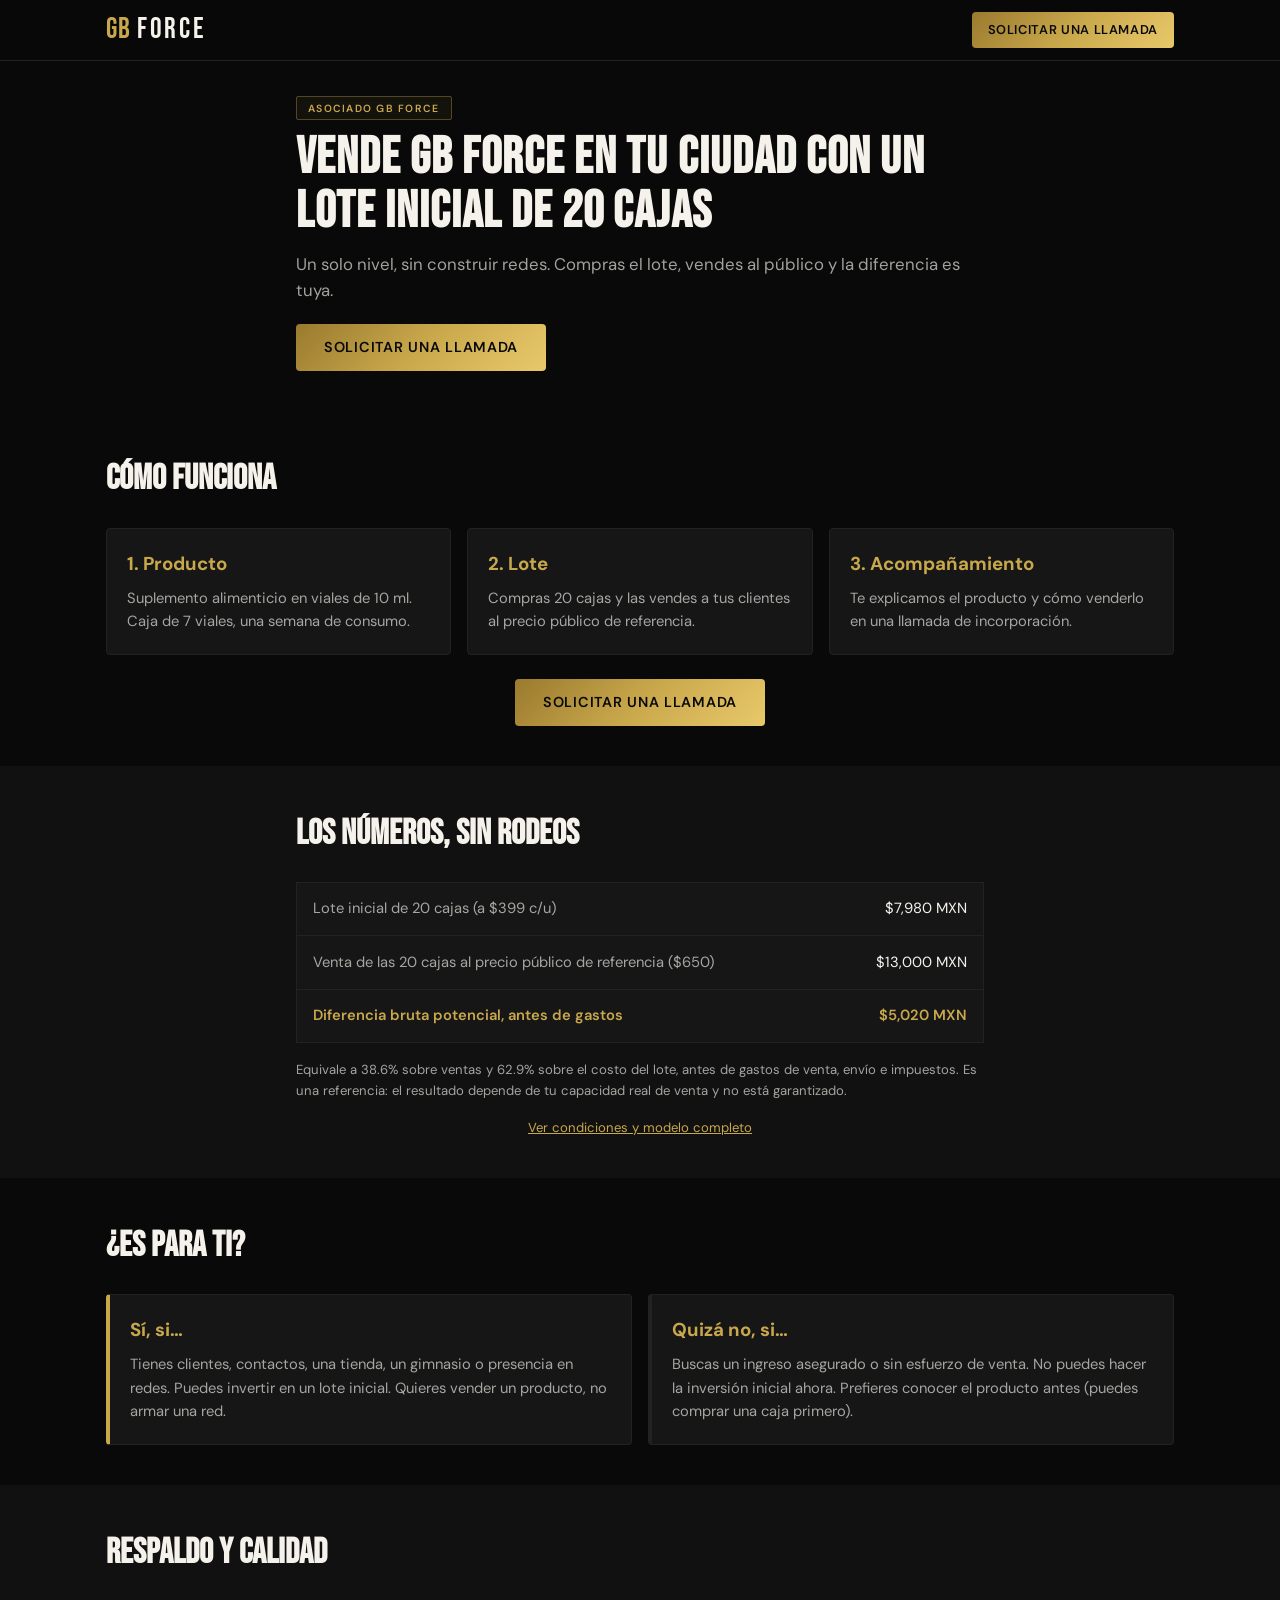
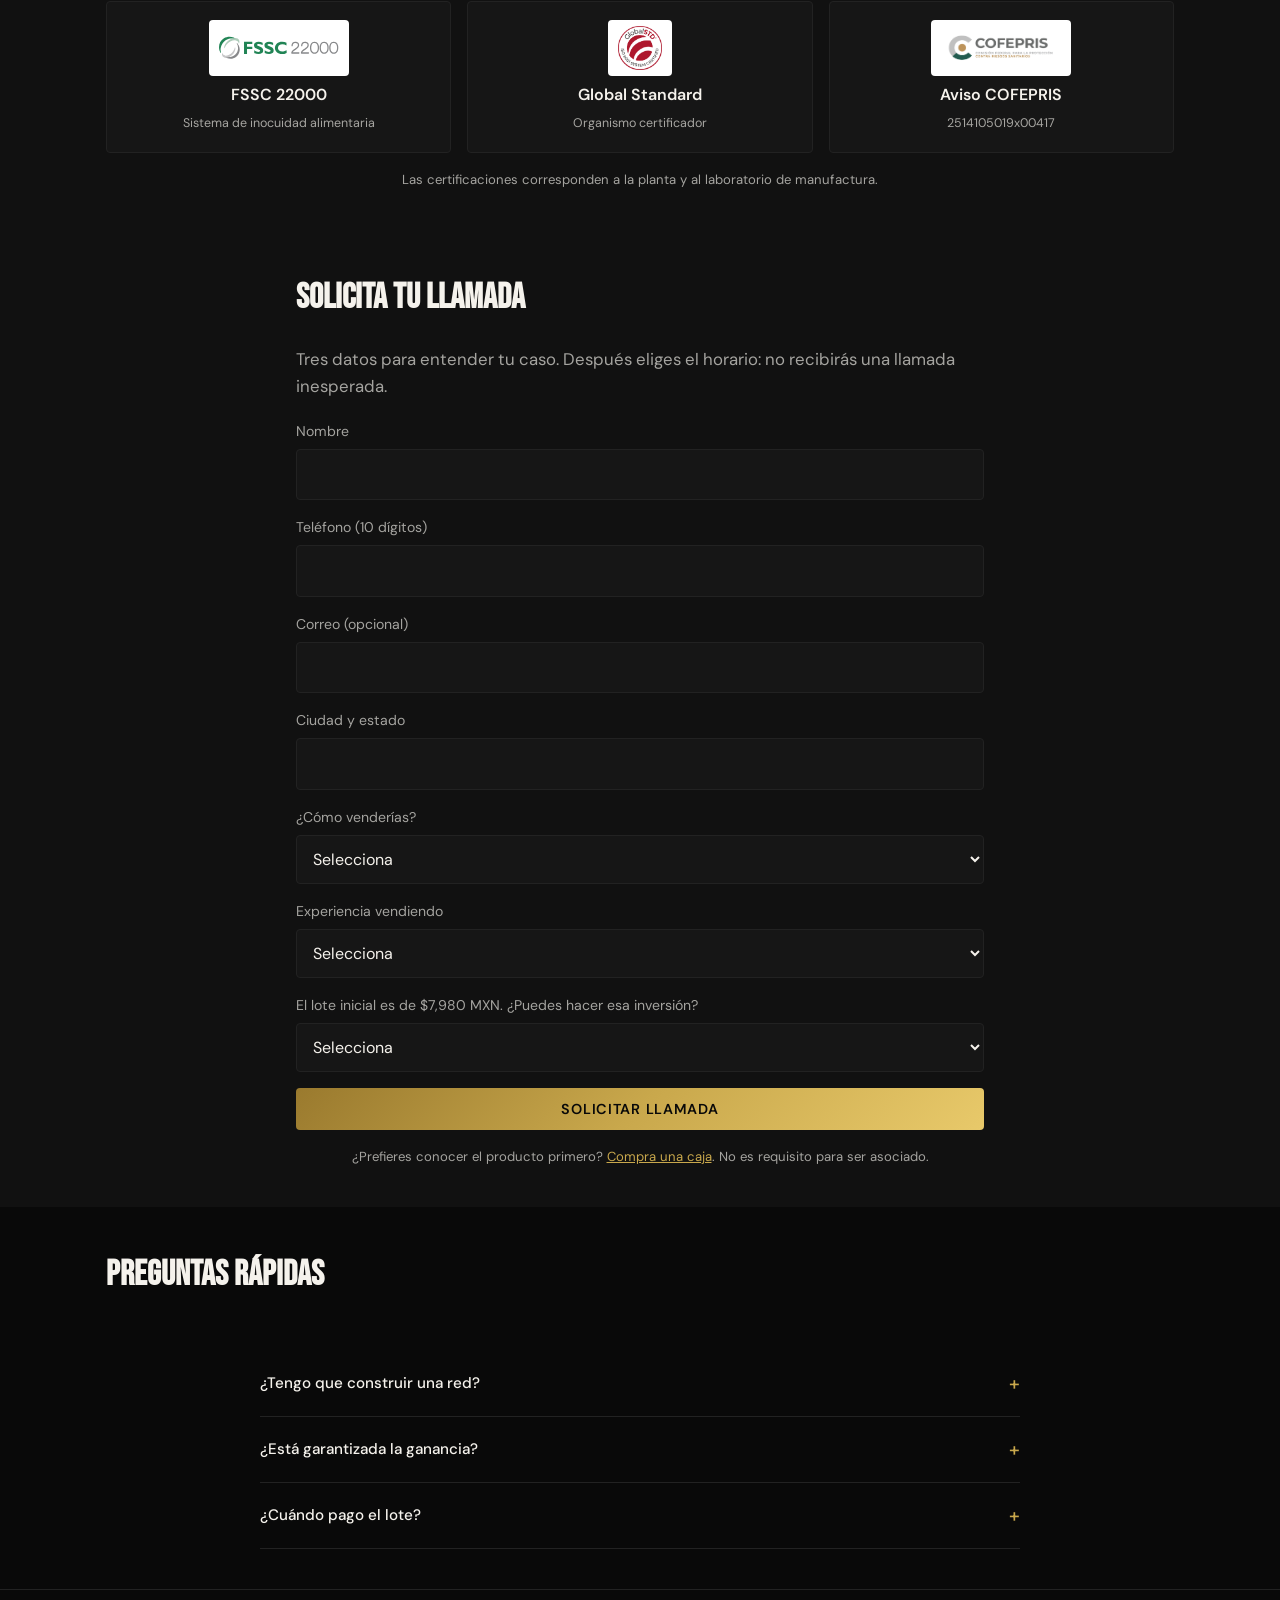
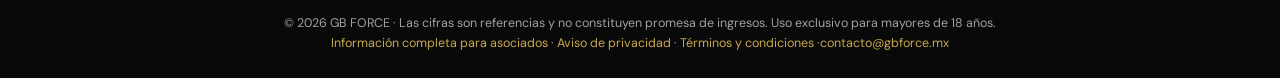
==== commit 9f170eac: "Add privacy, terms and returns pages; shipping and quantity rules; partner-first buy section - Aviso" ====
--- a/asociados.html
+++ b/asociados.html
@@ -183,8 +183,8 @@
 </main>
 
 <footer class="lp-footer">
-  <p>© 2026 GB FORCE · Grupo Bidao · Las cifras son referencias y no constituyen promesa de ingresos. Uso exclusivo para mayores de 18 años. <!-- TODO: Aviso de privacidad y Términos --></p>
-  <p><a href="oportunidad.html" data-keep-utm>Información completa para asociados</a> · <a href="mailto:contacto@gbforce.mx">contacto@gbforce.mx</a></p>
+  <p>© 2026 GB FORCE · Las cifras son referencias y no constituyen promesa de ingresos. Uso exclusivo para mayores de 18 años.</p>
+  <p><a href="oportunidad.html" data-keep-utm>Información completa para asociados</a> · <a href="privacidad.html">Aviso de privacidad</a> · <a href="terminos.html">Términos y condiciones</a> ·<a href="mailto:contacto@gbforce.mx">contacto@gbforce.mx</a></p>
 </footer>
 
 <div class="lp-sticky" id="lpSticky"><a href="#solicitar" class="btn-gold btn-lg btn-full">Solicitar una llamada</a></div>
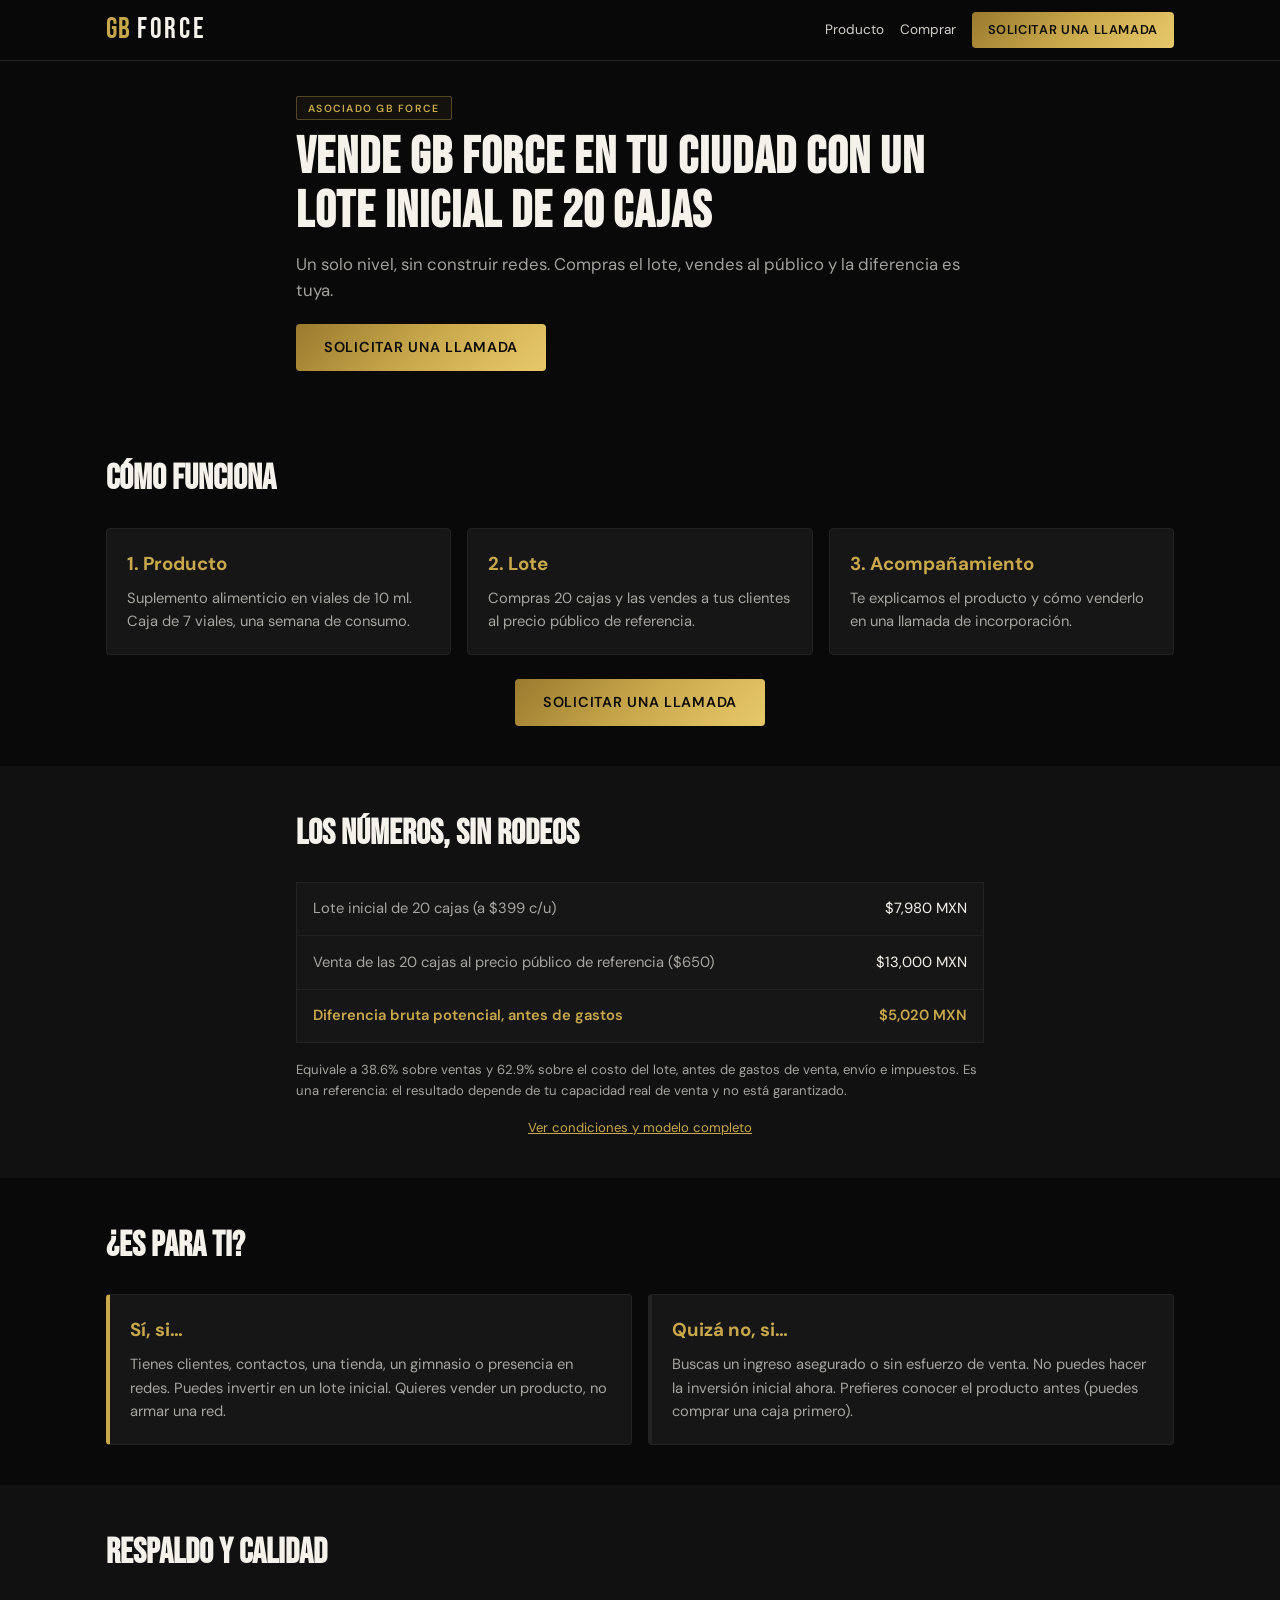
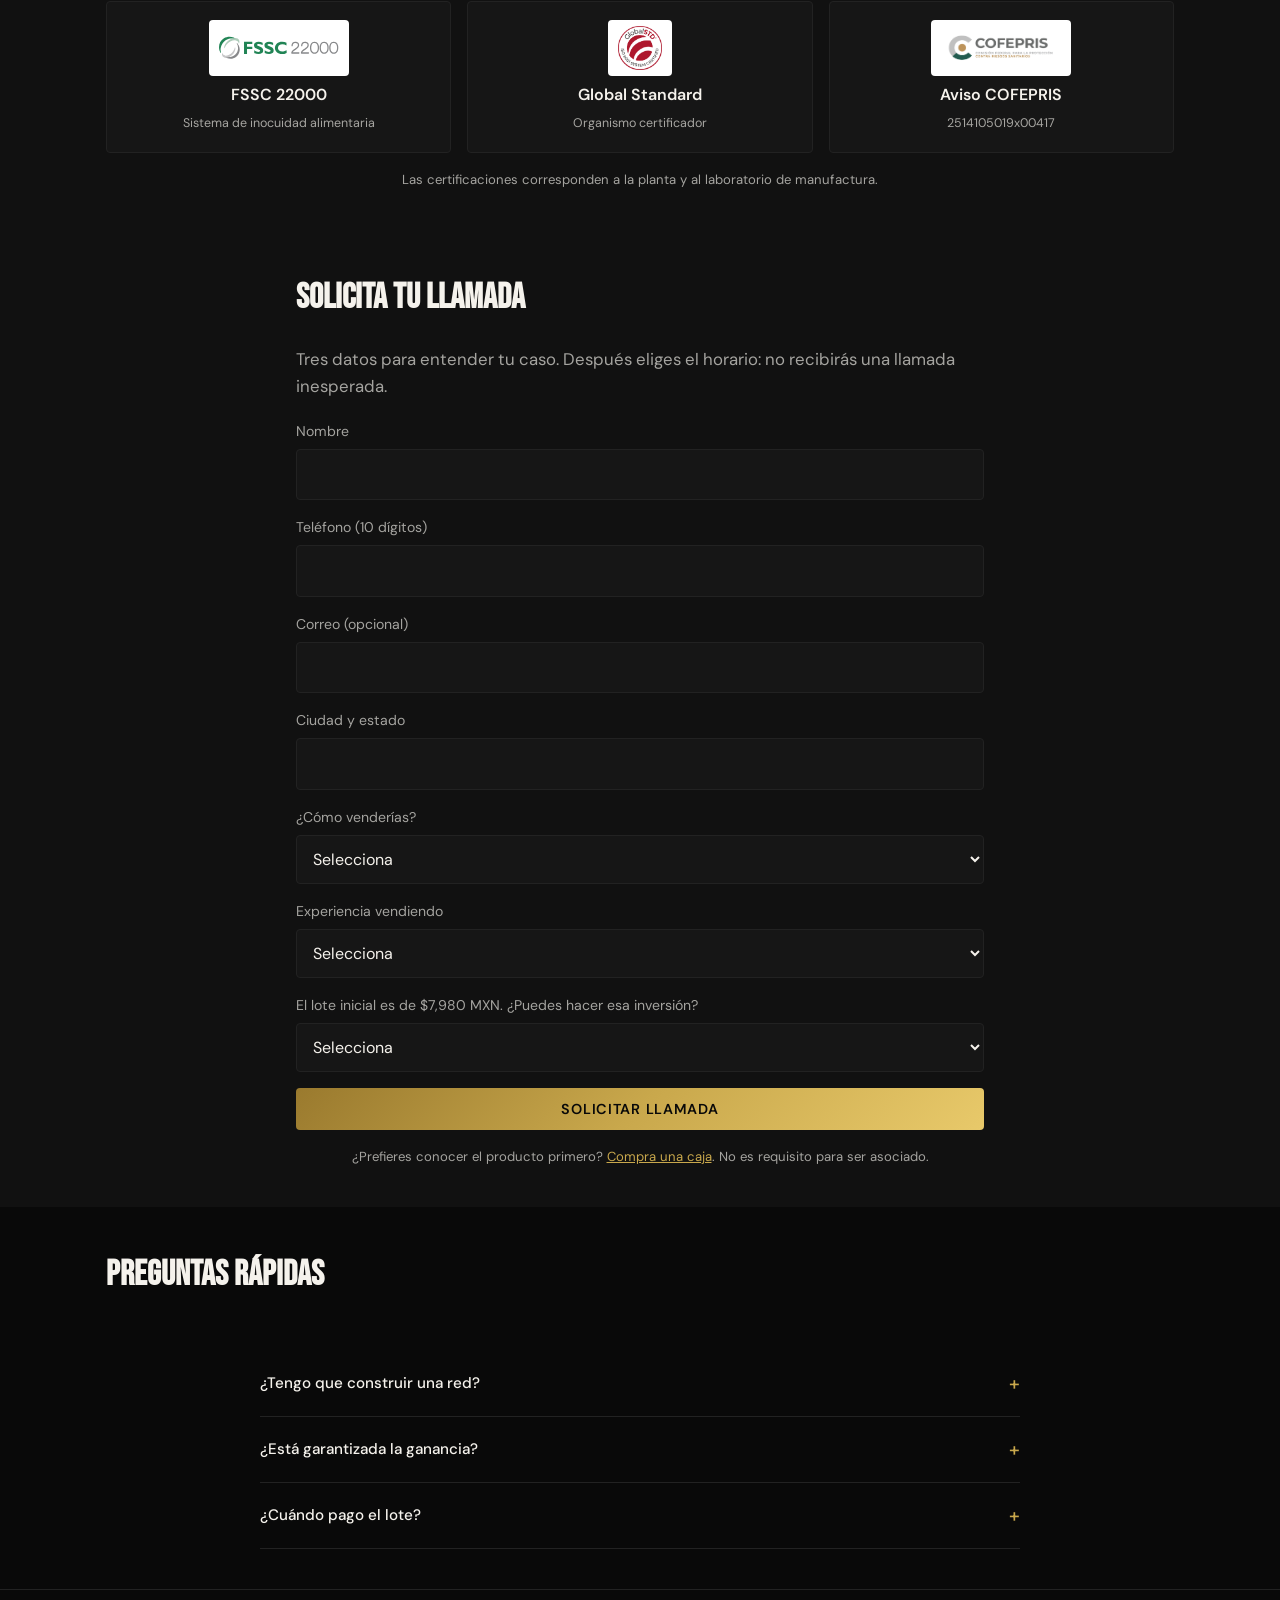
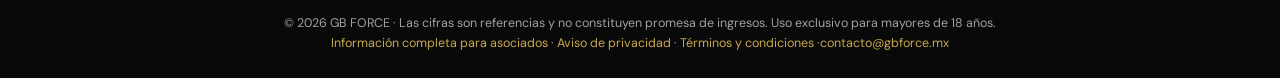
==== commit 72cf88f5: "Add testimonials carousel, cross-page menus, phone format and FAQ updates - comprar: testimonials ca" ====
--- a/asociados.html
+++ b/asociados.html
@@ -30,13 +30,17 @@
 <link rel="preconnect" href="https://fonts.googleapis.com">
 <link rel="preconnect" href="https://fonts.gstatic.com" crossorigin>
 <link href="https://fonts.googleapis.com/css2?family=Bebas+Neue&family=Cormorant+Garamond:ital,wght@0,400;0,600;1,400&family=DM+Sans:wght@300;400;500;600&display=swap" rel="stylesheet">
-<link rel="stylesheet" href="styles.css?v=14">
+<link rel="stylesheet" href="styles.css?v=15">
 </head>
 <body data-page="asociados">
 
 <header class="lp-header">
   <div class="lp-header-inner">
     <a href="asociados.html" class="logo"><span class="logo-gb">GB</span><span class="logo-force">FORCE</span></a>
+    <nav class="lp-header-links" aria-label="Principal">
+      <a href="index.html" data-keep-utm>Producto</a>
+      <a href="comprar.html" data-keep-utm>Comprar</a>
+    </nav>
     <a href="#solicitar" class="btn-gold lp-header-cta">Solicitar una llamada</a>
   </div>
 </header>
--- a/styles.css
+++ b/styles.css
@@ -2687,6 +2687,11 @@
 .lp-header { position: sticky; top: 0; z-index: 50; background: rgba(9,9,9,0.92); backdrop-filter: blur(8px); border-bottom: 1px solid var(--black-border); }
 .lp-header-inner { max-width: 1100px; margin: 0 auto; padding: 0.75rem 1rem; display: flex; align-items: center; justify-content: space-between; gap: 1rem; }
 .lp-header-cta { padding: 0.5rem 1rem; font-size: 0.8rem; }
+.lp-header-links { display: flex; gap: 1rem; margin-left: auto; }
+.lp-header-links a { color: var(--white); font-size: 0.85rem; text-decoration: none; opacity: 0.85; }
+.lp-header-links a:hover { color: var(--gold); opacity: 1; }
+/* En celular el botón "Solicitar una llamada" ya va fijo abajo (lp-sticky): el encabezado queda con el menú */
+@media (max-width: 560px) { .lp-header-cta { display: none; } .lp-header-links { gap: 1.25rem; } }
 .lp-wrap { max-width: 1100px; margin: 0 auto; padding: 0 1rem; }
 .lp-narrow { max-width: 720px; }
 .lp-hero { padding: 2rem 0 2.5rem; background: var(--black); }
